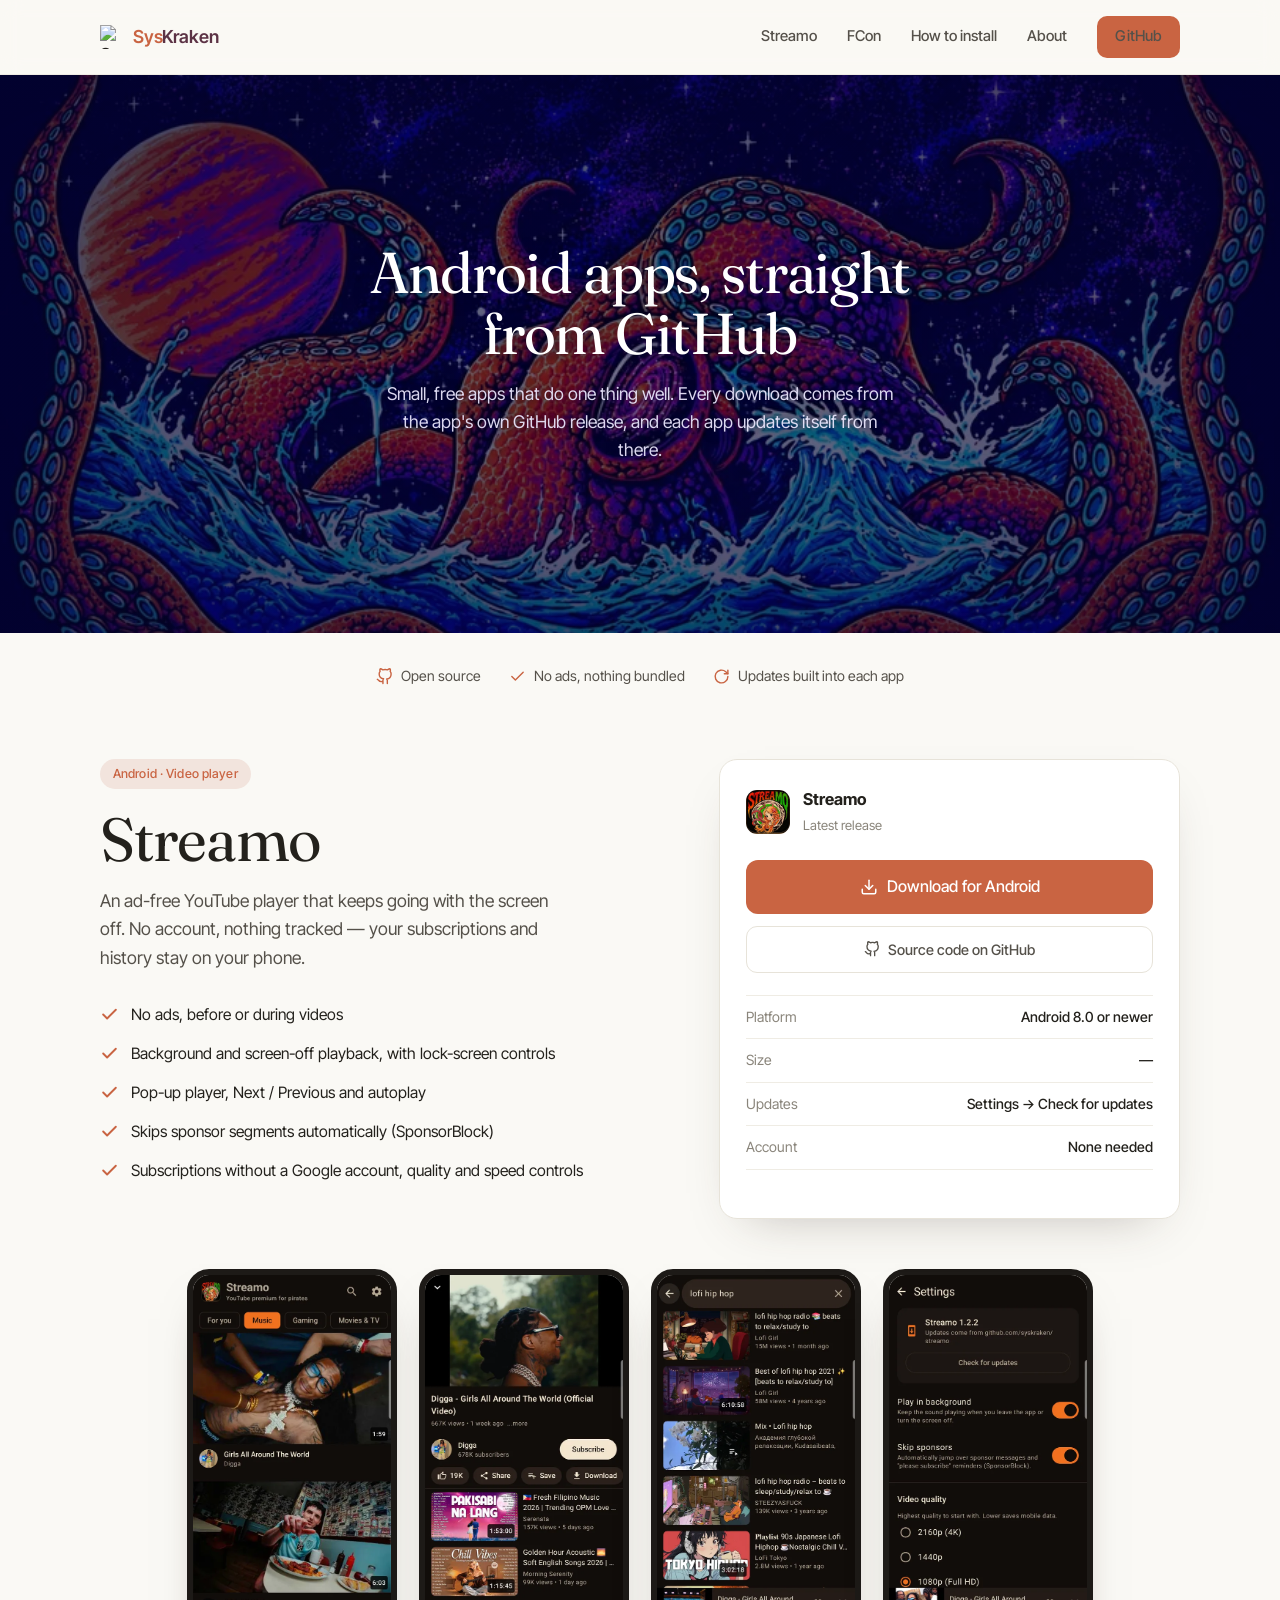
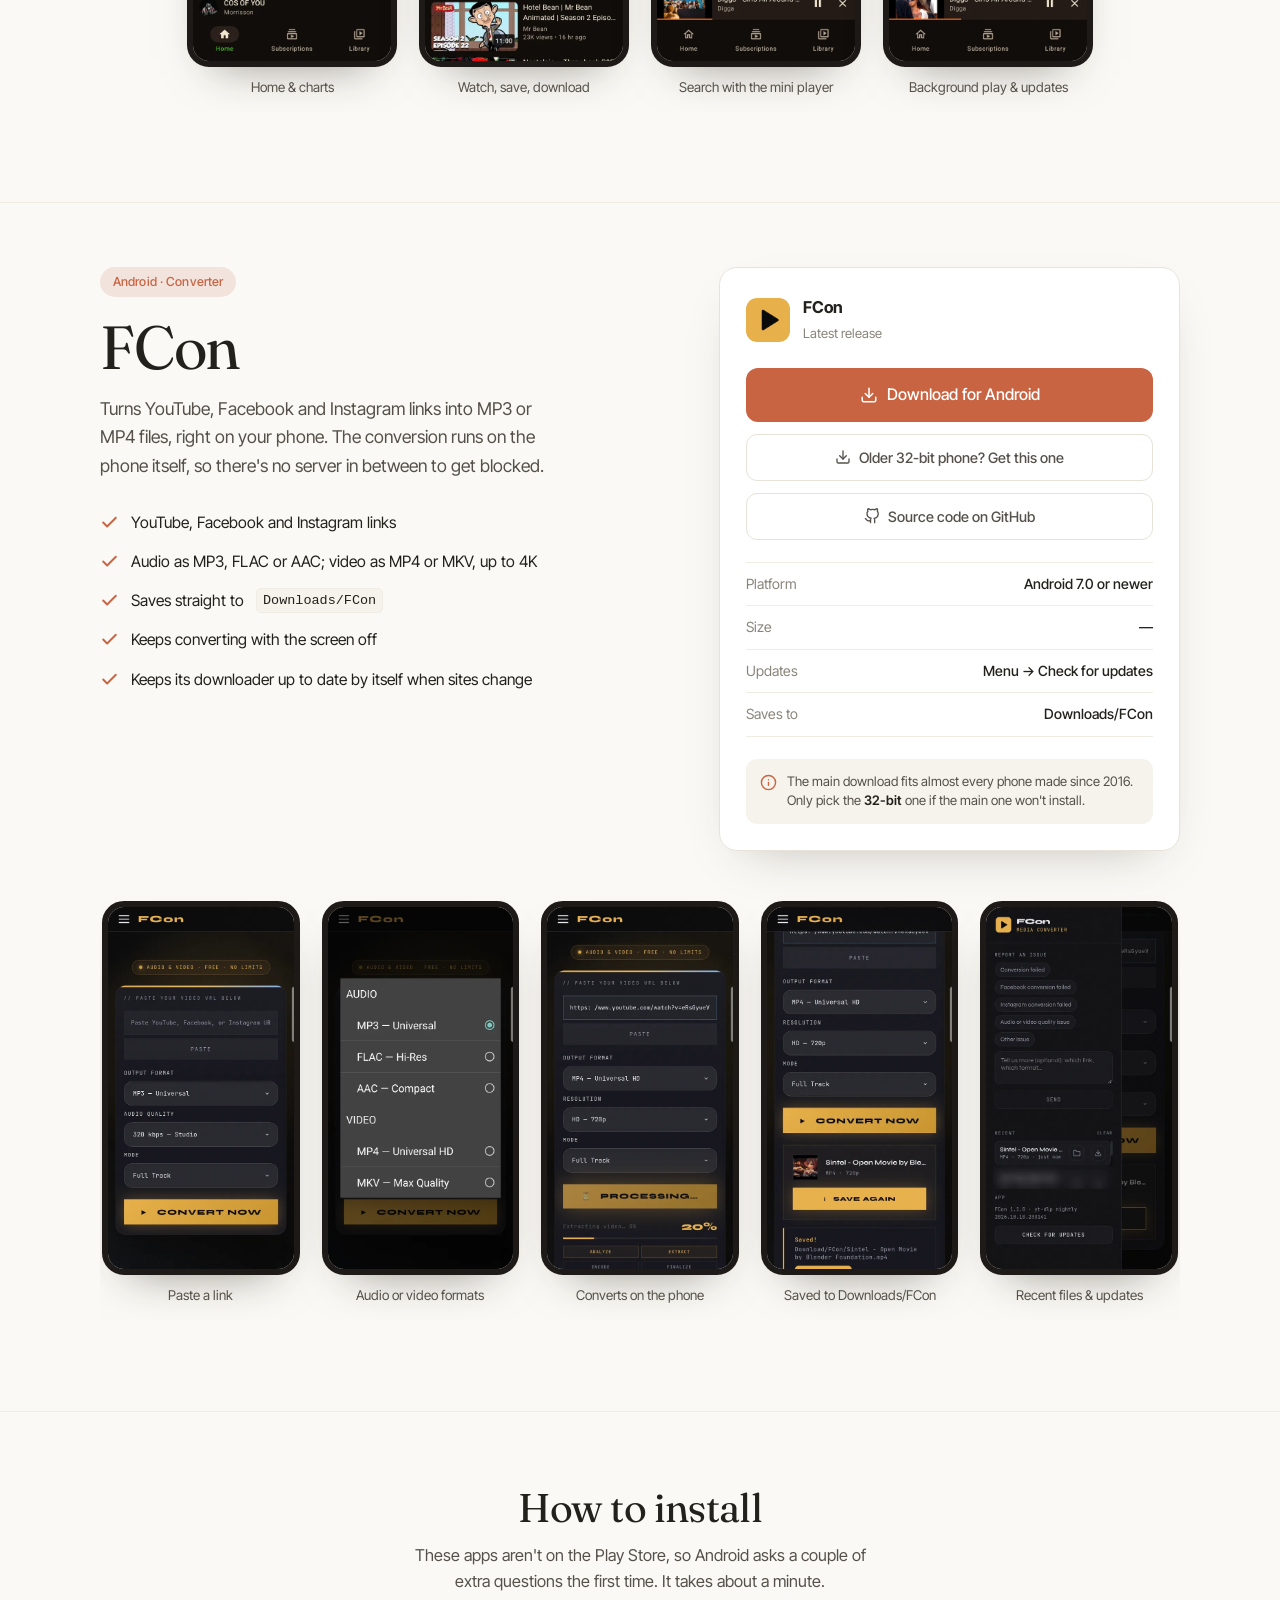
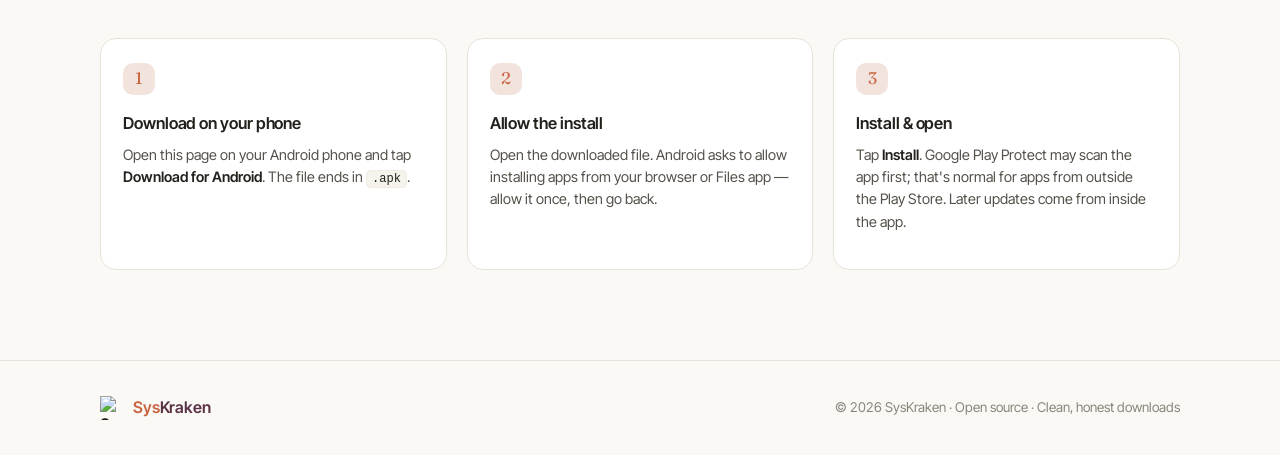
==== index.html @ 3ec23b8e "Add an About page New about.html with the pop-art collage as its hero (same overlay and centered tex" ====
<!DOCTYPE html>
<html lang="en">
<head>
  <meta charset="UTF-8" />
  <meta name="viewport" content="width=device-width, initial-scale=1.0" />
  <title>SysKraken — Android apps, straight from GitHub</title>
  <meta name="description" content="Free Android apps by SysKraken: Streamo, an ad-free YouTube player with background play, and FCon, a YouTube / Facebook / Instagram to MP3 and MP4 converter. Open source, nothing bundled." />
  <link rel="icon" href="assets/icon.ico" sizes="any" />
  <link rel="icon" type="image/png" href="assets/favicon-32.png" sizes="32x32" />
  <link rel="apple-touch-icon" href="assets/apple-touch-icon.png" />

  <link rel="preconnect" href="https://fonts.googleapis.com" />
  <link rel="preconnect" href="https://fonts.gstatic.com" crossorigin />
  <link href="https://fonts.googleapis.com/css2?family=Fraunces:opsz,wght@9..144,400;9..144,500&family=Inter+Tight:wght@400;500;600&display=swap" rel="stylesheet" />
  <link rel="stylesheet" href="styles.css" />
</head>
<body>

  <!-- NAV -->
  <nav>
    <div class="wrap nav-inner">
      <a href="#" class="brand">
        <img class="mark" src="assets/logo.png" alt="SysKraken logo" />
        <span class="wordmark"><span>Sys</span><b>Kraken</b></span>
      </a>
      <div class="nav-links">
        <a href="#streamo">Streamo</a>
        <a href="#fcon">FCon</a>
        <a href="#install">How to install</a>
        <a href="about.html" class="nav-keep">About</a>
        <a href="https://github.com/syskraken" target="_blank" rel="noopener" class="nav-cta">GitHub</a>
      </div>
    </div>
  </nav>

  <!-- HERO -->
  <header class="hero">
    <div class="wrap hero-text">
      <h1>Android apps, straight from GitHub</h1>
      <p class="lead">Small, free apps that do one thing well. Every download comes from the app's own GitHub release, and each app updates itself from there.</p>
    </div>
    <picture>
      <source media="(max-width: 760px)" srcset="assets/hero-900.webp" />
      <img class="hero-img" src="assets/hero.webp" width="1672" height="940" fetchpriority="high"
           alt="A giant orange octopus rising from crashing blue waves under a starry purple sky, with a planet beside it" />
    </picture>
  </header>

  <div class="wrap">
    <div class="trust">
      <span><svg viewBox="0 0 24 24" fill="none" stroke="currentColor" stroke-width="2" stroke-linecap="round" stroke-linejoin="round"><path d="M9 19c-5 1.5-5-2.5-7-3m14 6v-3.9a3.4 3.4 0 0 0-.9-2.6c3-.3 6.2-1.5 6.2-6.7A5.2 5.2 0 0 0 20 4.8a4.8 4.8 0 0 0-.1-3.6s-1.1-.3-3.7 1.4a12.6 12.6 0 0 0-6.6 0C7 .9 5.9 1.2 5.9 1.2A4.8 4.8 0 0 0 5.8 4.8 5.2 5.2 0 0 0 4.5 8.4c0 5.2 3.2 6.4 6.2 6.7a3.4 3.4 0 0 0-.9 2.6V22"/></svg>Open source</span>
      <span><svg viewBox="0 0 24 24" fill="none" stroke="currentColor" stroke-width="2" stroke-linecap="round" stroke-linejoin="round"><path d="M20 6 9 17l-5-5"/></svg>No ads, nothing bundled</span>
      <span><svg viewBox="0 0 24 24" fill="none" stroke="currentColor" stroke-width="2" stroke-linecap="round" stroke-linejoin="round"><path d="M21 12a9 9 0 1 1-3-6.7L21 8"/><path d="M21 3v5h-5"/></svg>Updates built into each app</span>
    </div>
  </div>

  <!-- STREAMO -->
  <section id="streamo" class="app-sec">
    <div class="wrap product">
      <div class="product-info">
        <span class="pill">Android · Video player</span>
        <h2 class="app-title">Streamo</h2>
        <p class="lead">An ad-free YouTube player that keeps going with the screen off. No account, nothing tracked — your subscriptions and history stay on your phone.</p>

        <ul class="feature-list">
          <li><svg viewBox="0 0 24 24" fill="none" stroke="currentColor" stroke-width="2.4" stroke-linecap="round" stroke-linejoin="round"><path d="M20 6 9 17l-5-5"/></svg>No ads, before or during videos</li>
          <li><svg viewBox="0 0 24 24" fill="none" stroke="currentColor" stroke-width="2.4" stroke-linecap="round" stroke-linejoin="round"><path d="M20 6 9 17l-5-5"/></svg>Background and screen-off playback, with lock-screen controls</li>
          <li><svg viewBox="0 0 24 24" fill="none" stroke="currentColor" stroke-width="2.4" stroke-linecap="round" stroke-linejoin="round"><path d="M20 6 9 17l-5-5"/></svg>Pop-up player, Next / Previous and autoplay</li>
          <li><svg viewBox="0 0 24 24" fill="none" stroke="currentColor" stroke-width="2.4" stroke-linecap="round" stroke-linejoin="round"><path d="M20 6 9 17l-5-5"/></svg>Skips sponsor segments automatically (SponsorBlock)</li>
          <li><svg viewBox="0 0 24 24" fill="none" stroke="currentColor" stroke-width="2.4" stroke-linecap="round" stroke-linejoin="round"><path d="M20 6 9 17l-5-5"/></svg>Subscriptions without a Google account, quality and speed controls</li>
        </ul>
      </div>

      <aside class="dl-panel" data-repo="syskraken/streamo">
        <div class="dl-head">
          <img class="dl-logo dl-logo-full" src="assets/streamo.png" alt="Streamo" />
          <div>
            <b>Streamo</b>
            <small data-field="version">Latest release</small>
          </div>
        </div>

        <a class="btn btn-primary dl-main" data-asset=".apk" href="https://github.com/syskraken/streamo/releases/latest">
          <svg viewBox="0 0 24 24" fill="none" stroke="currentColor" stroke-width="2" stroke-linecap="round" stroke-linejoin="round"><path d="M21 15v4a2 2 0 0 1-2 2H5a2 2 0 0 1-2-2v-4"/><polyline points="7 10 12 15 17 10"/><line x1="12" y1="15" x2="12" y2="3"/></svg>
          Download for Android
        </a>
        <a class="dl-alt" href="https://github.com/syskraken/streamo" target="_blank" rel="noopener">
          <svg viewBox="0 0 24 24" fill="none" stroke="currentColor" stroke-width="2" stroke-linecap="round" stroke-linejoin="round"><path d="M9 19c-5 1.5-5-2.5-7-3m14 6v-3.9a3.4 3.4 0 0 0-.9-2.6c3-.3 6.2-1.5 6.2-6.7A5.2 5.2 0 0 0 20 4.8a4.8 4.8 0 0 0-.1-3.6s-1.1-.3-3.7 1.4a12.6 12.6 0 0 0-6.6 0C7 .9 5.9 1.2 5.9 1.2A4.8 4.8 0 0 0 5.8 4.8 5.2 5.2 0 0 0 4.5 8.4c0 5.2 3.2 6.4 6.2 6.7a3.4 3.4 0 0 0-.9 2.6V22"/></svg>
          Source code on GitHub
        </a>

        <dl class="dl-specs">
          <div><dt>Platform</dt><dd>Android 8.0 or newer</dd></div>
          <div><dt>Size</dt><dd data-field="size">—</dd></div>
          <div><dt>Updates</dt><dd>Settings → Check for updates</dd></div>
          <div><dt>Account</dt><dd>None needed</dd></div>
        </dl>
      </aside>
    </div>
    <div class="wrap shots" role="list">
        <figure class="shot-phone">
          <img src="assets/screens/streamo-home.webp" alt="Streamo home screen with the Music chart" width="540" height="1053" loading="lazy" />
          <figcaption>Home &amp; charts</figcaption>
        </figure>
        <figure class="shot-phone">
          <img src="assets/screens/streamo-watch.webp" alt="Streamo playing a video with Share, Save and Download buttons" width="540" height="1053" loading="lazy" />
          <figcaption>Watch, save, download</figcaption>
        </figure>
        <figure class="shot-phone">
          <img src="assets/screens/streamo-search.webp" alt="Streamo search results with the mini player at the bottom" width="540" height="1053" loading="lazy" />
          <figcaption>Search with the mini player</figcaption>
        </figure>
        <figure class="shot-phone">
          <img src="assets/screens/streamo-settings.webp" alt="Streamo settings: background play, sponsor skipping, quality, updates" width="540" height="1053" loading="lazy" />
          <figcaption>Background play &amp; updates</figcaption>
        </figure>
    </div>
  </section>

  <!-- FCON -->
  <section id="fcon" class="app-sec">
    <div class="wrap product">
      <div class="product-info">
        <span class="pill">Android · Converter</span>
        <h2 class="app-title">FCon</h2>
        <p class="lead">Turns YouTube, Facebook and Instagram links into MP3 or MP4 files, right on your phone. The conversion runs on the phone itself, so there's no server in between to get blocked.</p>

        <ul class="feature-list">
          <li><svg viewBox="0 0 24 24" fill="none" stroke="currentColor" stroke-width="2.4" stroke-linecap="round" stroke-linejoin="round"><path d="M20 6 9 17l-5-5"/></svg>YouTube, Facebook and Instagram links</li>
          <li><svg viewBox="0 0 24 24" fill="none" stroke="currentColor" stroke-width="2.4" stroke-linecap="round" stroke-linejoin="round"><path d="M20 6 9 17l-5-5"/></svg>Audio as MP3, FLAC or AAC; video as MP4 or MKV, up to 4K</li>
          <li><svg viewBox="0 0 24 24" fill="none" stroke="currentColor" stroke-width="2.4" stroke-linecap="round" stroke-linejoin="round"><path d="M20 6 9 17l-5-5"/></svg>Saves straight to <code>Downloads/FCon</code></li>
          <li><svg viewBox="0 0 24 24" fill="none" stroke="currentColor" stroke-width="2.4" stroke-linecap="round" stroke-linejoin="round"><path d="M20 6 9 17l-5-5"/></svg>Keeps converting with the screen off</li>
          <li><svg viewBox="0 0 24 24" fill="none" stroke="currentColor" stroke-width="2.4" stroke-linecap="round" stroke-linejoin="round"><path d="M20 6 9 17l-5-5"/></svg>Keeps its downloader up to date by itself when sites change</li>
        </ul>
      </div>

      <aside class="dl-panel" data-repo="syskraken/fcon-android">
        <div class="dl-head">
          <img class="dl-logo dl-logo-full" src="assets/fcon.png" alt="FCon" />
          <div>
            <b>FCon</b>
            <small data-field="version">Latest release</small>
          </div>
        </div>

        <a class="btn btn-primary dl-main" data-asset="arm64-v8a" href="https://github.com/syskraken/fcon-android/releases/latest">
          <svg viewBox="0 0 24 24" fill="none" stroke="currentColor" stroke-width="2" stroke-linecap="round" stroke-linejoin="round"><path d="M21 15v4a2 2 0 0 1-2 2H5a2 2 0 0 1-2-2v-4"/><polyline points="7 10 12 15 17 10"/><line x1="12" y1="15" x2="12" y2="3"/></svg>
          Download for Android
        </a>
        <a class="dl-alt" data-asset="armeabi-v7a" href="https://github.com/syskraken/fcon-android/releases/latest">
          <svg viewBox="0 0 24 24" fill="none" stroke="currentColor" stroke-width="2" stroke-linecap="round" stroke-linejoin="round"><path d="M21 15v4a2 2 0 0 1-2 2H5a2 2 0 0 1-2-2v-4"/><polyline points="7 10 12 15 17 10"/><line x1="12" y1="15" x2="12" y2="3"/></svg>
          Older 32-bit phone? Get this one
        </a>
        <a class="dl-alt" href="https://github.com/syskraken/fcon-android" target="_blank" rel="noopener">
          <svg viewBox="0 0 24 24" fill="none" stroke="currentColor" stroke-width="2" stroke-linecap="round" stroke-linejoin="round"><path d="M9 19c-5 1.5-5-2.5-7-3m14 6v-3.9a3.4 3.4 0 0 0-.9-2.6c3-.3 6.2-1.5 6.2-6.7A5.2 5.2 0 0 0 20 4.8a4.8 4.8 0 0 0-.1-3.6s-1.1-.3-3.7 1.4a12.6 12.6 0 0 0-6.6 0C7 .9 5.9 1.2 5.9 1.2A4.8 4.8 0 0 0 5.8 4.8 5.2 5.2 0 0 0 4.5 8.4c0 5.2 3.2 6.4 6.2 6.7a3.4 3.4 0 0 0-.9 2.6V22"/></svg>
          Source code on GitHub
        </a>

        <dl class="dl-specs">
          <div><dt>Platform</dt><dd>Android 7.0 or newer</dd></div>
          <div><dt>Size</dt><dd data-field="size">—</dd></div>
          <div><dt>Updates</dt><dd>Menu → Check for updates</dd></div>
          <div><dt>Saves to</dt><dd>Downloads/FCon</dd></div>
        </dl>

        <p class="dl-note">
          <svg viewBox="0 0 24 24" fill="none" stroke="currentColor" stroke-width="2" stroke-linecap="round" stroke-linejoin="round"><circle cx="12" cy="12" r="10"/><path d="M12 16v-4M12 8h.01"/></svg>
          <span>The main download fits almost every phone made since 2016. Only pick the <b>32-bit</b> one if the main one won't install.</span>
        </p>
      </aside>
    </div>
    <div class="wrap shots" role="list">
        <figure class="shot-phone">
          <img src="assets/screens/fcon-home.webp" alt="FCon converter screen with a link box and Convert button" width="540" height="1053" loading="lazy" />
          <figcaption>Paste a link</figcaption>
        </figure>
        <figure class="shot-phone">
          <img src="assets/screens/fcon-formats.webp" alt="FCon format choices: MP3, FLAC, AAC, MP4 and MKV" width="540" height="1053" loading="lazy" />
          <figcaption>Audio or video formats</figcaption>
        </figure>
        <figure class="shot-phone">
          <img src="assets/screens/fcon-converting.webp" alt="FCon converting a video on the phone, 20% done" width="540" height="1053" loading="lazy" />
          <figcaption>Converts on the phone</figcaption>
        </figure>
        <figure class="shot-phone">
          <img src="assets/screens/fcon-saved.webp" alt="FCon after saving: Saved to Download/FCon" width="540" height="1053" loading="lazy" />
          <figcaption>Saved to Downloads/FCon</figcaption>
        </figure>
        <figure class="shot-phone">
          <img src="assets/screens/fcon-menu.webp" alt="FCon menu with issue reporting, recent files and Check for updates" width="540" height="1053" loading="lazy" />
          <figcaption>Recent files &amp; updates</figcaption>
        </figure>
    </div>
  </section>

  <!-- INSTALL -->
  <section id="install" class="how">
    <div class="wrap">
      <div class="how-head">
        <h2>How to install</h2>
        <p>These apps aren't on the Play Store, so Android asks a couple of extra questions the first time. It takes about a minute.</p>
      </div>

      <ol class="qs-grid qs-grid-3">
        <li>
          <span class="qs-num">1</span>
          <h3>Download on your phone</h3>
          <p>Open this page on your Android phone and tap <b>Download for Android</b>. The file ends in <code>.apk</code>.</p>
        </li>
        <li>
          <span class="qs-num">2</span>
          <h3>Allow the install</h3>
          <p>Open the downloaded file. Android asks to allow installing apps from your browser or Files app &mdash; allow it once, then go back.</p>
        </li>
        <li>
          <span class="qs-num">3</span>
          <h3>Install &amp; open</h3>
          <p>Tap <b>Install</b>. Google Play Protect may scan the app first; that's normal for apps from outside the Play Store. Later updates come from inside the app.</p>
        </li>
      </ol>
    </div>
  </section>

  <!-- FOOTER -->
  <footer>
    <div class="wrap foot-inner">
      <a href="#" class="brand">
        <img class="mark" src="assets/logo.png" alt="SysKraken logo" />
        <span class="wordmark"><span>Sys</span><b>Kraken</b></span>
      </a>
      <p>© 2026 SysKraken · Open source · Clean, honest downloads</p>
    </div>
  </footer>

  <script src="script.js"></script>
</body>
</html>
---- styles.css ----
:root {
  --bg:        #faf9f5;   /* warm cream */
  --surface:   #ffffff;
  --raise:     #f5f3ec;
  --ink:       #23211c;
  --ink-soft:  #55514a;
  --ink-faint: #8a857b;
  --accent:    #c96442;   /* clay / coral — matches the octopus logo body (#c06050) */
  --accent-soft:#f2e4dd;
  --logo-shade: #5c3345;  /* deep plum from the logo's shading (#503050) */
  --line:      #e7e3d9;
  --line-soft: #efece4;

  --font-display: 'Fraunces', Georgia, serif;
  --font-body:    'Inter Tight', system-ui, sans-serif;
  --ease: cubic-bezier(0.22, 1, 0.36, 1);
}

* { margin: 0; padding: 0; box-sizing: border-box; }
html { scroll-behavior: smooth; }
body {
  background: var(--bg);
  color: var(--ink);
  font-family: var(--font-body);
  line-height: 1.6;
  -webkit-font-smoothing: antialiased;
}
a { color: inherit; text-decoration: none; }
::selection { background: var(--accent-soft); }

.wrap { width: min(1080px, 90vw); margin-inline: auto; }

/* ---------- Nav ---------- */
nav {
  position: sticky; top: 0; z-index: 50;
  background: rgba(250,249,245,0.82);
  backdrop-filter: blur(10px);
  border-bottom: 1px solid var(--line-soft);
}
.nav-inner { display: flex; align-items: center; justify-content: space-between; padding: 16px 0; }
.brand { display: flex; align-items: center; gap: 9px; font-weight: 600; font-size: 1.12rem; letter-spacing: -0.01em; }
.brand .mark { width: 24px; height: 24px; object-fit: contain; }
/* Wordmark colours sampled from the logo: coral body + deep plum shading. */
/* One word: the gap above is only between the logo and the name. */
.brand .wordmark { display: inline; white-space: nowrap; }
.brand span { color: var(--accent); }
.brand b { font-weight: 600; color: var(--logo-shade); }
.nav-links { display: flex; align-items: center; gap: 30px; }
.nav-links a { color: var(--ink-soft); font-size: .93rem; font-weight: 500; transition: color .2s; }
.nav-links a:hover { color: var(--ink); }
.nav-cta {
  font-weight: 500; font-size: .9rem; padding: 9px 18px; border-radius: 10px;
  color: #fff; background: var(--accent);
  transition: background .2s, transform .2s var(--ease);
}
.nav-cta:hover { background: #b5563a; transform: translateY(-1px); }
@media (max-width: 720px){ .nav-links { gap: 18px; } .nav-links a:not(.nav-cta):not(.nav-keep){ display:none; } }

/* ---------- Buttons ---------- */
.btn {
  display: inline-flex; align-items: center; justify-content: center; gap: 9px; font-family: var(--font-body);
  font-weight: 500; font-size: 1rem; padding: 13px 24px; border-radius: 12px; cursor: pointer;
  border: 1px solid transparent; transition: background .2s, border-color .2s, transform .2s var(--ease);
}
.btn svg { width: 18px; height: 18px; }
.btn-primary { background: var(--accent); color: #fff; }
.btn-primary:hover { background: #b5563a; transform: translateY(-2px); }

/* ---------- Hero ---------- */
/* A banner cut from the artwork, darkened by an overlay, with the text centered on it. */
.hero { position: relative; background: #03022e; overflow: hidden; text-align: center; }
.hero-img {
  display: block; width: 100%; height: clamp(380px, 62vh, 600px);
  object-fit: cover; object-position: center 62%;
}
.hero::before {
  content: ""; position: absolute; inset: 0; z-index: 1; pointer-events: none;
  background: radial-gradient(ellipse at center, rgba(3,2,46,0.55), rgba(3,2,46,0.78));
}
.hero-text {
  position: absolute; inset: 0; z-index: 2;
  display: flex; flex-direction: column; align-items: center; justify-content: center;
}
.hero h1 {
  font-family: var(--font-display); font-weight: 400; color: #fff;
  font-size: clamp(2.2rem, 5vw, 3.6rem); line-height: 1.05; letter-spacing: -0.02em;
  margin: 0 auto 16px; max-width: 18ch; text-shadow: 0 2px 18px rgba(3,2,46,0.7);
}
.hero .lead {
  margin: 0 auto; max-width: 52ch;
  color: rgba(236,232,255,0.92); text-shadow: 0 1px 12px rgba(3,2,46,0.8);
}

/* About page: the collage's most interesting band sits a little above center. */
.hero-about .hero-img { object-position: center 35%; }

/* ---------- About page ---------- */
.about { padding: 64px 0 20px; }
.about + .how, .how + .about { border-top: 1px solid var(--line-soft); }
.about-body { max-width: 64ch; }
.about-body h2 {
  font-family: var(--font-display); font-weight: 400; letter-spacing: -0.02em;
  font-size: clamp(1.7rem, 3.2vw, 2.2rem); line-height: 1.15; margin-bottom: 14px;
}
.about-body p { color: var(--ink-soft); font-size: 1.04rem; line-height: 1.7; margin-bottom: 14px; }
.about-body a { color: var(--accent); text-decoration: underline; text-underline-offset: 3px; }
.about-body b { color: var(--ink); font-weight: 600; }
.about-note { font-size: .9rem !important; color: var(--ink-faint) !important; }
.nav-links a[aria-current="page"] { color: var(--ink); }

/* ---------- Trust row ---------- */
.trust { display: flex; justify-content: center; flex-wrap: wrap; gap: 12px 28px; padding: 32px 0 8px; }
.trust span { display: inline-flex; align-items: center; gap: 8px; font-size: .88rem; color: var(--ink-soft); }
.trust svg { width: 17px; height: 17px; color: var(--accent); }

/* ---------- Product ---------- */
section { padding: 64px 0 90px; }
.product { display: grid; grid-template-columns: 1.1fr 0.9fr; gap: 56px; align-items: start; }
@media (max-width: 860px){ .product { grid-template-columns: 1fr; gap: 40px; } .dl-panel { position: static; } }

.pill {
  display: inline-block; font-size: .78rem; font-weight: 500; letter-spacing: .01em;
  color: var(--accent); background: var(--accent-soft);
  padding: 5px 13px; border-radius: 999px; margin-bottom: 20px;
}
.app-sec + .app-sec { border-top: 1px solid var(--line-soft); }
.product-info h1, .product-info .app-title {
  font-family: var(--font-display); font-weight: 400;
  font-size: clamp(2.6rem, 5.5vw, 3.8rem); line-height: 1.02; letter-spacing: -0.02em;
  margin-bottom: 16px;
}
.lead { font-size: 1.1rem; color: var(--ink-soft); max-width: 46ch; margin-bottom: 30px; }

.feature-list { list-style: none; display: grid; gap: 14px; }
.feature-list li { display: flex; gap: 12px; font-size: .98rem; color: var(--ink); }
.feature-list svg { width: 19px; height: 19px; color: var(--accent); flex-shrink: 0; margin-top: 3px; }

/* ---------- Download panel ---------- */
.dl-panel {
  background: var(--surface); border: 1px solid var(--line); border-radius: 18px;
  padding: 26px; box-shadow: 0 20px 50px -28px rgba(60,50,40,0.35);
  position: sticky; top: 92px;
}
.dl-head { display: flex; align-items: center; gap: 13px; margin-bottom: 22px; }
.dl-logo { width: 44px; height: 44px; object-fit: contain; border-radius: 11px; background: var(--accent-soft); padding: 7px; }
/* App icons that are already a full rounded square. */
.dl-logo-full { padding: 0; background: none; }
.dl-head b { display: block; font-size: 1.02rem; }
.dl-head small { color: var(--ink-faint); font-size: .82rem; }

.dl-main { width: 100%; }
.dl-alt {
  display: inline-flex; align-items: center; justify-content: center; gap: 8px; width: 100%;
  margin-top: 12px; padding: 11px; border-radius: 11px; font-size: .9rem; font-weight: 500;
  color: var(--ink-soft); border: 1px solid var(--line); transition: border-color .2s, color .2s;
}
.dl-alt svg { width: 16px; height: 16px; }
.dl-alt:hover { border-color: var(--ink-faint); color: var(--ink); }
.feature-list code {
  font-family: ui-monospace, 'SF Mono', Menlo, monospace; font-size: .86em;
  background: var(--raise); border: 1px solid var(--line-soft);
  padding: 1px 6px; border-radius: 5px;
}

.dl-specs { margin: 22px 0; border-top: 1px solid var(--line-soft); }
.dl-specs > div { display: flex; justify-content: space-between; gap: 16px; padding: 10px 0; border-bottom: 1px solid var(--line-soft); font-size: .88rem; }
.dl-specs dt { color: var(--ink-faint); }
.dl-specs dd { color: var(--ink); font-weight: 500; text-align: right; }

.dl-note {
  display: flex; gap: 10px; font-size: .82rem; color: var(--ink-soft); line-height: 1.5;
  background: var(--raise); border-radius: 11px; padding: 13px 14px;
}
.dl-note svg { width: 17px; height: 17px; color: var(--accent); flex-shrink: 0; margin-top: 2px; }
.dl-note b { color: var(--ink); font-weight: 600; }

/* ---------- Screenshots ---------- */
.shots {
  display: grid; grid-auto-flow: column; grid-auto-columns: minmax(170px, 210px);
  gap: 22px; margin-top: 44px; padding: 6px 2px 14px;
  overflow-x: auto; scroll-snap-type: x mandatory; justify-content: start;
}
@media (min-width: 900px){ .shots { justify-content: center; } }
.shot-phone { scroll-snap-align: start; margin: 0; }
.shot-phone img {
  display: block; width: 100%; height: auto;
  border-radius: 22px; border: 6px solid #1d1a17; background: #120d0b;
  box-shadow: 0 22px 45px -28px rgba(40,30,20,0.55);
}
.shot-phone figcaption { text-align: center; font-size: .84rem; color: var(--ink-soft); margin-top: 10px; }

/* ---------- Getting started (home) ---------- */
.how { border-top: 1px solid var(--line-soft); padding: 74px 0 90px; }
.how-head { text-align: center; max-width: 54ch; margin: 0 auto 44px; }
.how-head h2 {
  font-family: var(--font-display); font-weight: 400; letter-spacing: -0.02em;
  font-size: clamp(1.9rem, 3.6vw, 2.5rem); line-height: 1.1; margin-bottom: 12px;
}
.how-head p { color: var(--ink-soft); font-size: 1.02rem; }

.qs-grid {
  list-style: none; display: grid; gap: 20px;
  grid-template-columns: repeat(4, 1fr);
}
.qs-grid-3 { grid-template-columns: repeat(3, 1fr); }
@media (max-width: 900px){ .qs-grid { grid-template-columns: repeat(2, 1fr); } }
@media (max-width: 560px){ .qs-grid { grid-template-columns: 1fr; } }

.qs-grid li {
  background: var(--surface); border: 1px solid var(--line); border-radius: 16px;
  padding: 24px 22px 20px; display: flex; flex-direction: column;
  transition: border-color .2s, transform .2s var(--ease), box-shadow .2s var(--ease);
}
.qs-grid li:hover {
  border-color: #d8d2c4; transform: translateY(-3px);
  box-shadow: 0 18px 40px -30px rgba(60,50,40,0.45);
}
.qs-num {
  width: 32px; height: 32px; border-radius: 10px; margin-bottom: 15px;
  display: inline-flex; align-items: center; justify-content: center;
  font-family: var(--font-display); font-size: 1.05rem;
  color: var(--accent); background: var(--accent-soft);
}
.qs-grid h3 {
  font-family: var(--font-body); font-weight: 600; font-size: 1.02rem;
  letter-spacing: -0.005em; margin-bottom: 8px;
}
.qs-grid p { color: var(--ink-soft); font-size: .9rem; line-height: 1.55; margin-bottom: 16px; }
.qs-grid li > a {
  margin-top: auto; font-size: .85rem; font-weight: 500; color: var(--accent);
  transition: color .2s;
}
.qs-grid li > a:hover { color: #b5563a; text-decoration: underline; }
.qs-grid code {
  font-family: ui-monospace, 'SF Mono', Menlo, monospace; font-size: .84em;
  background: var(--raise); border: 1px solid var(--line-soft);
  padding: 1px 5px; border-radius: 5px; color: var(--ink);
}
.qs-grid b { color: var(--ink); font-weight: 600; }

.how-cta { text-align: center; margin-top: 40px; }
.btn-ghost {
  background: transparent; color: var(--ink); border-color: var(--line);
}
.btn-ghost:hover { border-color: var(--accent); color: var(--accent); background: var(--accent-soft); }
.btn-ghost svg { width: 16px; height: 16px; }

/* ---------- Footer ---------- */
footer { border-top: 1px solid var(--line); padding: 34px 0; }
.foot-inner { display: flex; justify-content: space-between; align-items: center; flex-wrap: wrap; gap: 14px; }
.foot-inner .brand { font-size: 1rem; }
.foot-inner p { color: var(--ink-faint); font-size: .84rem; }
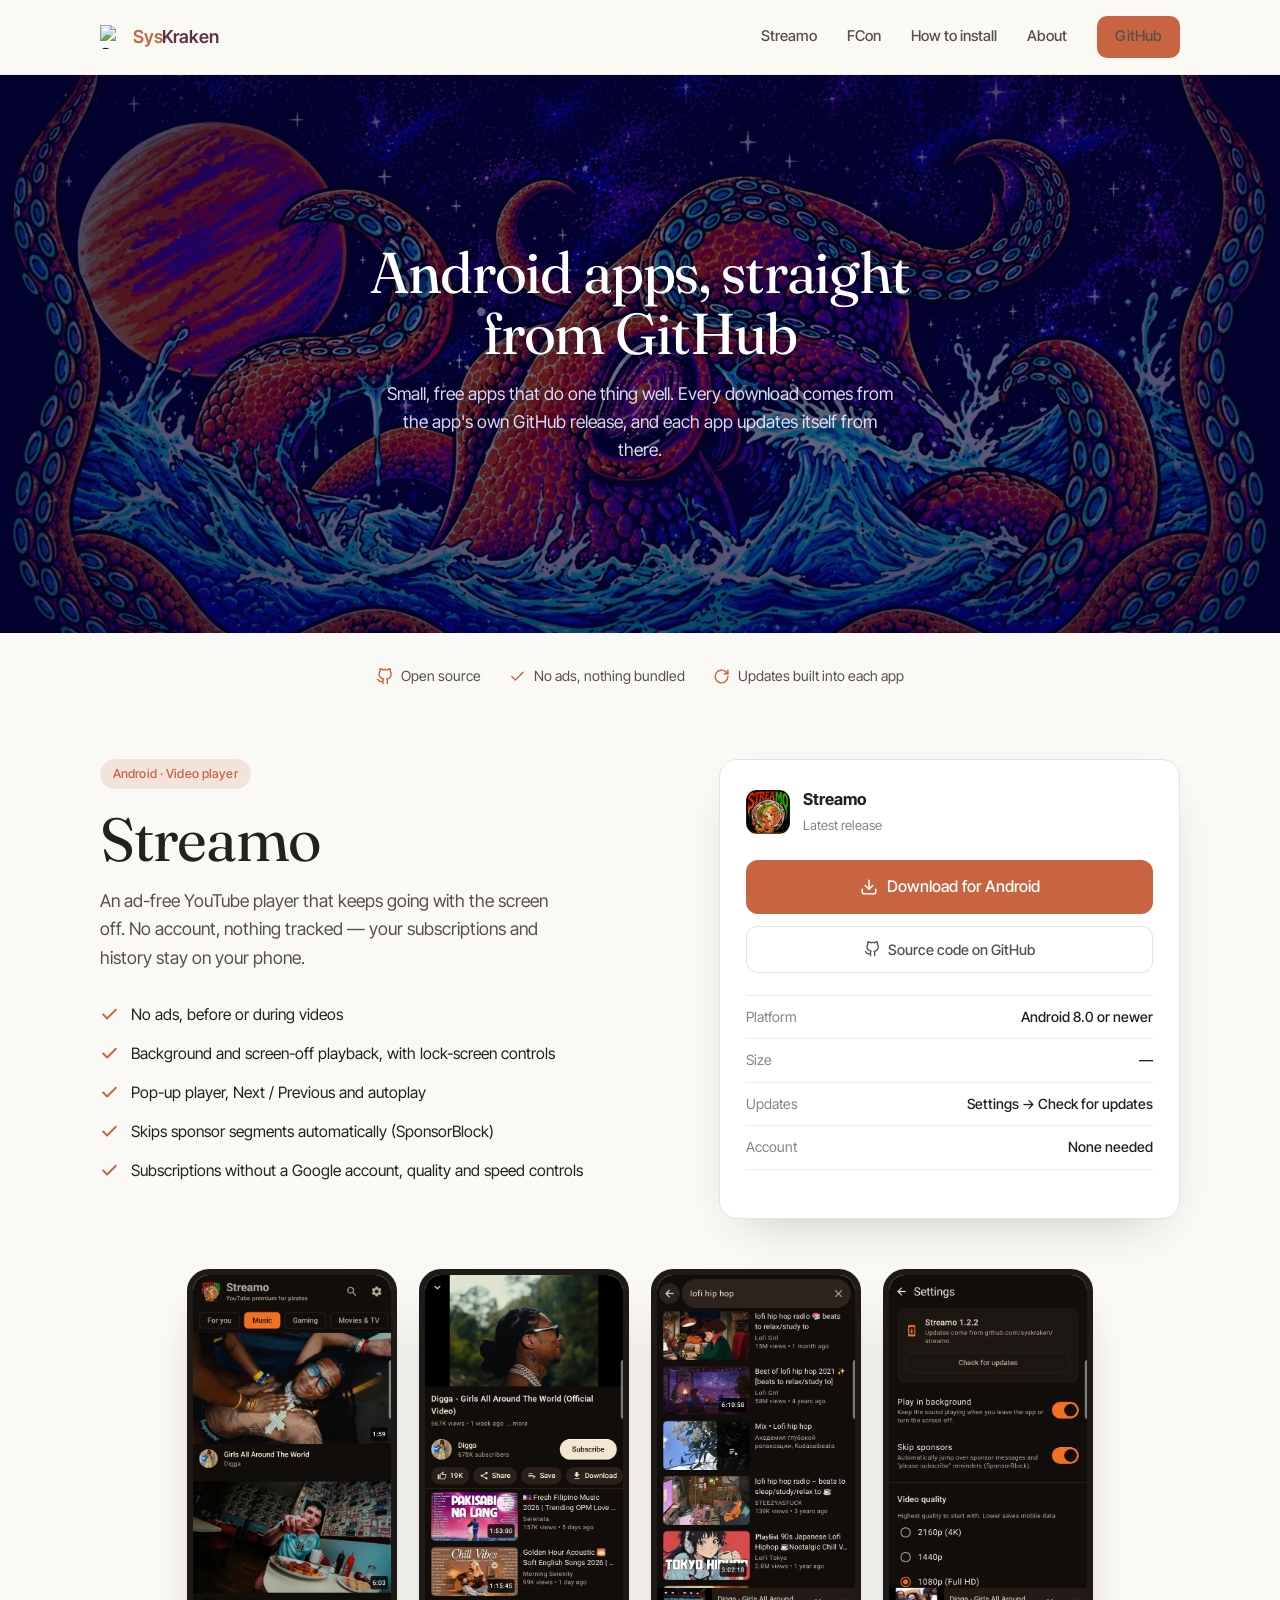
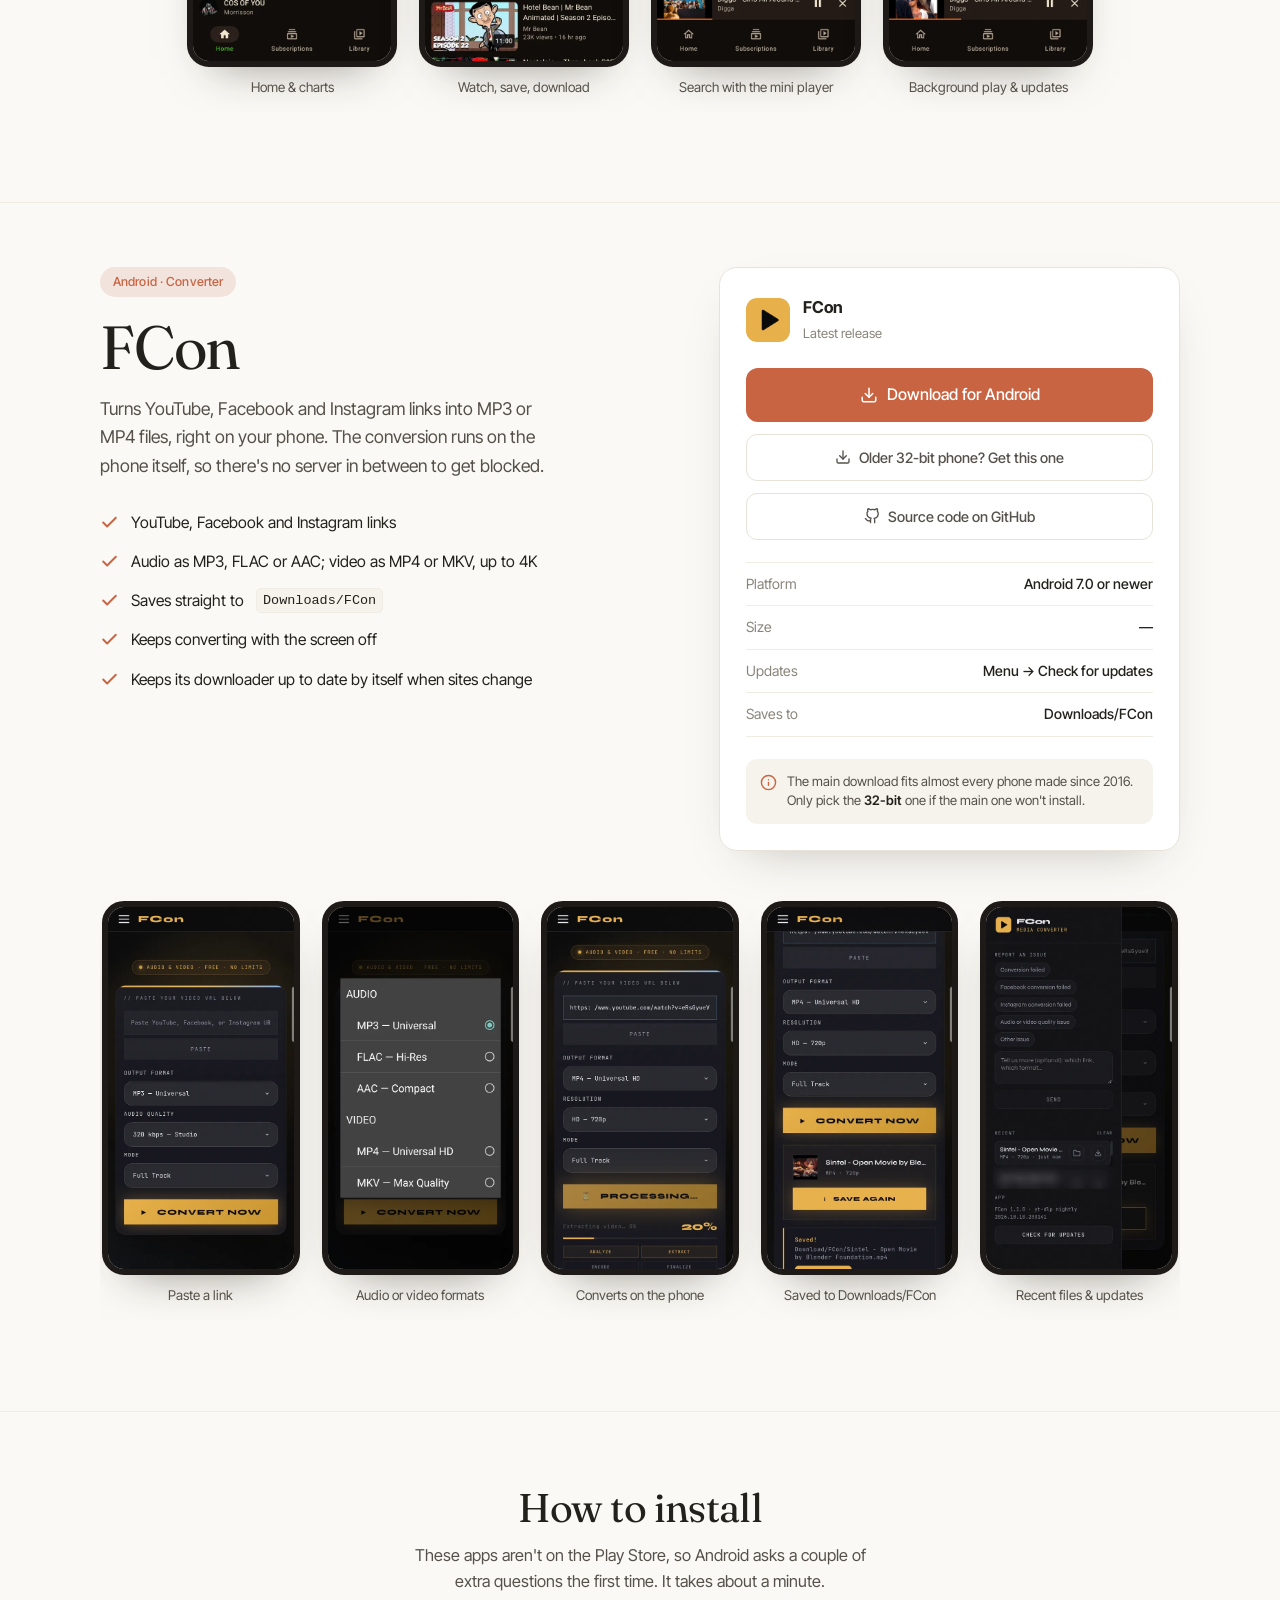
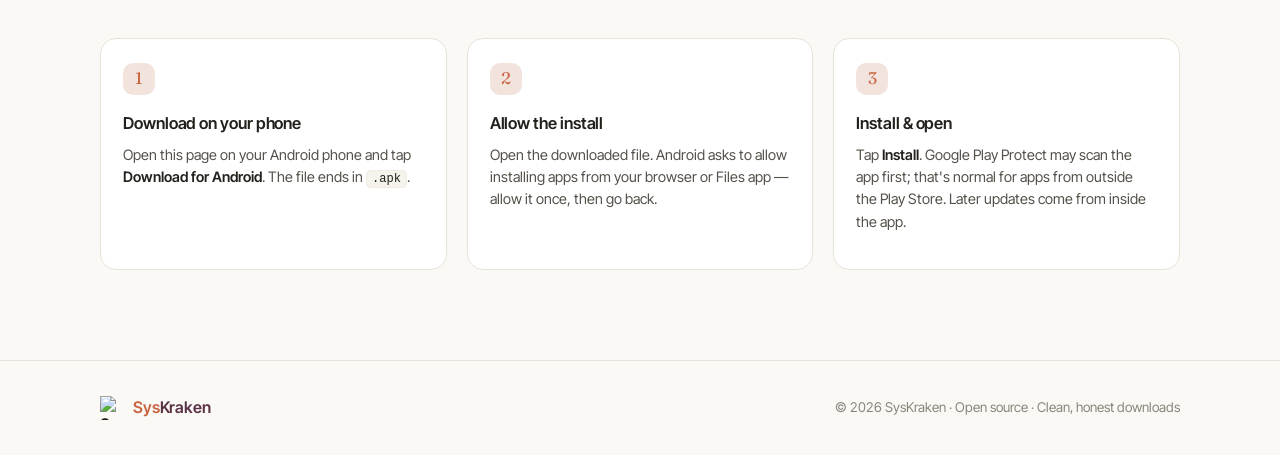
==== commit 695c6e71: "Use clean URLs: /about and / instead of about.html and index.html GitHub Pages serves about.html at " ====
--- a/index.html
+++ b/index.html
@@ -27,7 +27,7 @@
         <a href="#streamo">Streamo</a>
         <a href="#fcon">FCon</a>
         <a href="#install">How to install</a>
-        <a href="about.html" class="nav-keep">About</a>
+        <a href="/about" class="nav-keep">About</a>
         <a href="https://github.com/syskraken" target="_blank" rel="noopener" class="nav-cta">GitHub</a>
       </div>
     </div>
--- a/styles.css
+++ b/styles.css
@@ -91,13 +91,41 @@
   color: rgba(236,232,255,0.92); text-shadow: 0 1px 12px rgba(3,2,46,0.8);
 }
 
-/* About page: the collage's most interesting band sits a little above center. */
-.hero-about .hero-img { object-position: center 35%; }
+/* About page hero: the artwork on its own (no overlay, no text), the same height as the home banner. */
+.about-hero { background: #0a1a3a; }
+.about-hero img {
+  display: block; width: 100%; height: clamp(380px, 62vh, 600px);
+  object-fit: cover; object-position: center 40%;
+}
+.about-intro {
+  font-family: var(--font-display); font-size: clamp(1.3rem, 2.4vw, 1.6rem) !important;
+  line-height: 1.35 !important; color: var(--ink) !important; margin-bottom: 34px !important;
+}
+.visually-hidden {
+  position: absolute; width: 1px; height: 1px; overflow: hidden;
+  clip: rect(0 0 0 0); clip-path: inset(50%); white-space: nowrap;
+}
 
 /* ---------- About page ---------- */
 .about { padding: 64px 0 20px; }
 .about + .how, .how + .about { border-top: 1px solid var(--line-soft); }
 .about-body { max-width: 64ch; }
+/* Story section: text on the left, the collage on the right; stacked on phones. */
+/* The picture is exactly as tall as the text beside it (cropped to fit, never stretched). */
+.about-split { display: grid; grid-template-columns: 1.1fr 0.9fr; gap: 56px; align-items: stretch; }
+.about-split .about-body { max-width: none; }
+.about-split .about-body > :last-child { margin-bottom: 0; }
+.about-art { margin: 0; position: relative; min-height: 260px; }
+.about-art img {
+  position: absolute; inset: 0; width: 100%; height: 100%;
+  object-fit: cover; object-position: center; border-radius: 18px;
+  box-shadow: 0 24px 50px -28px rgba(40,30,20,0.55);
+}
+@media (max-width: 860px) {
+  .about-split { grid-template-columns: 1fr; gap: 32px; }
+  .about-art { min-height: 0; }
+  .about-art img { position: static; height: auto; }
+}
 .about-body h2 {
   font-family: var(--font-display); font-weight: 400; letter-spacing: -0.02em;
   font-size: clamp(1.7rem, 3.2vw, 2.2rem); line-height: 1.15; margin-bottom: 14px;
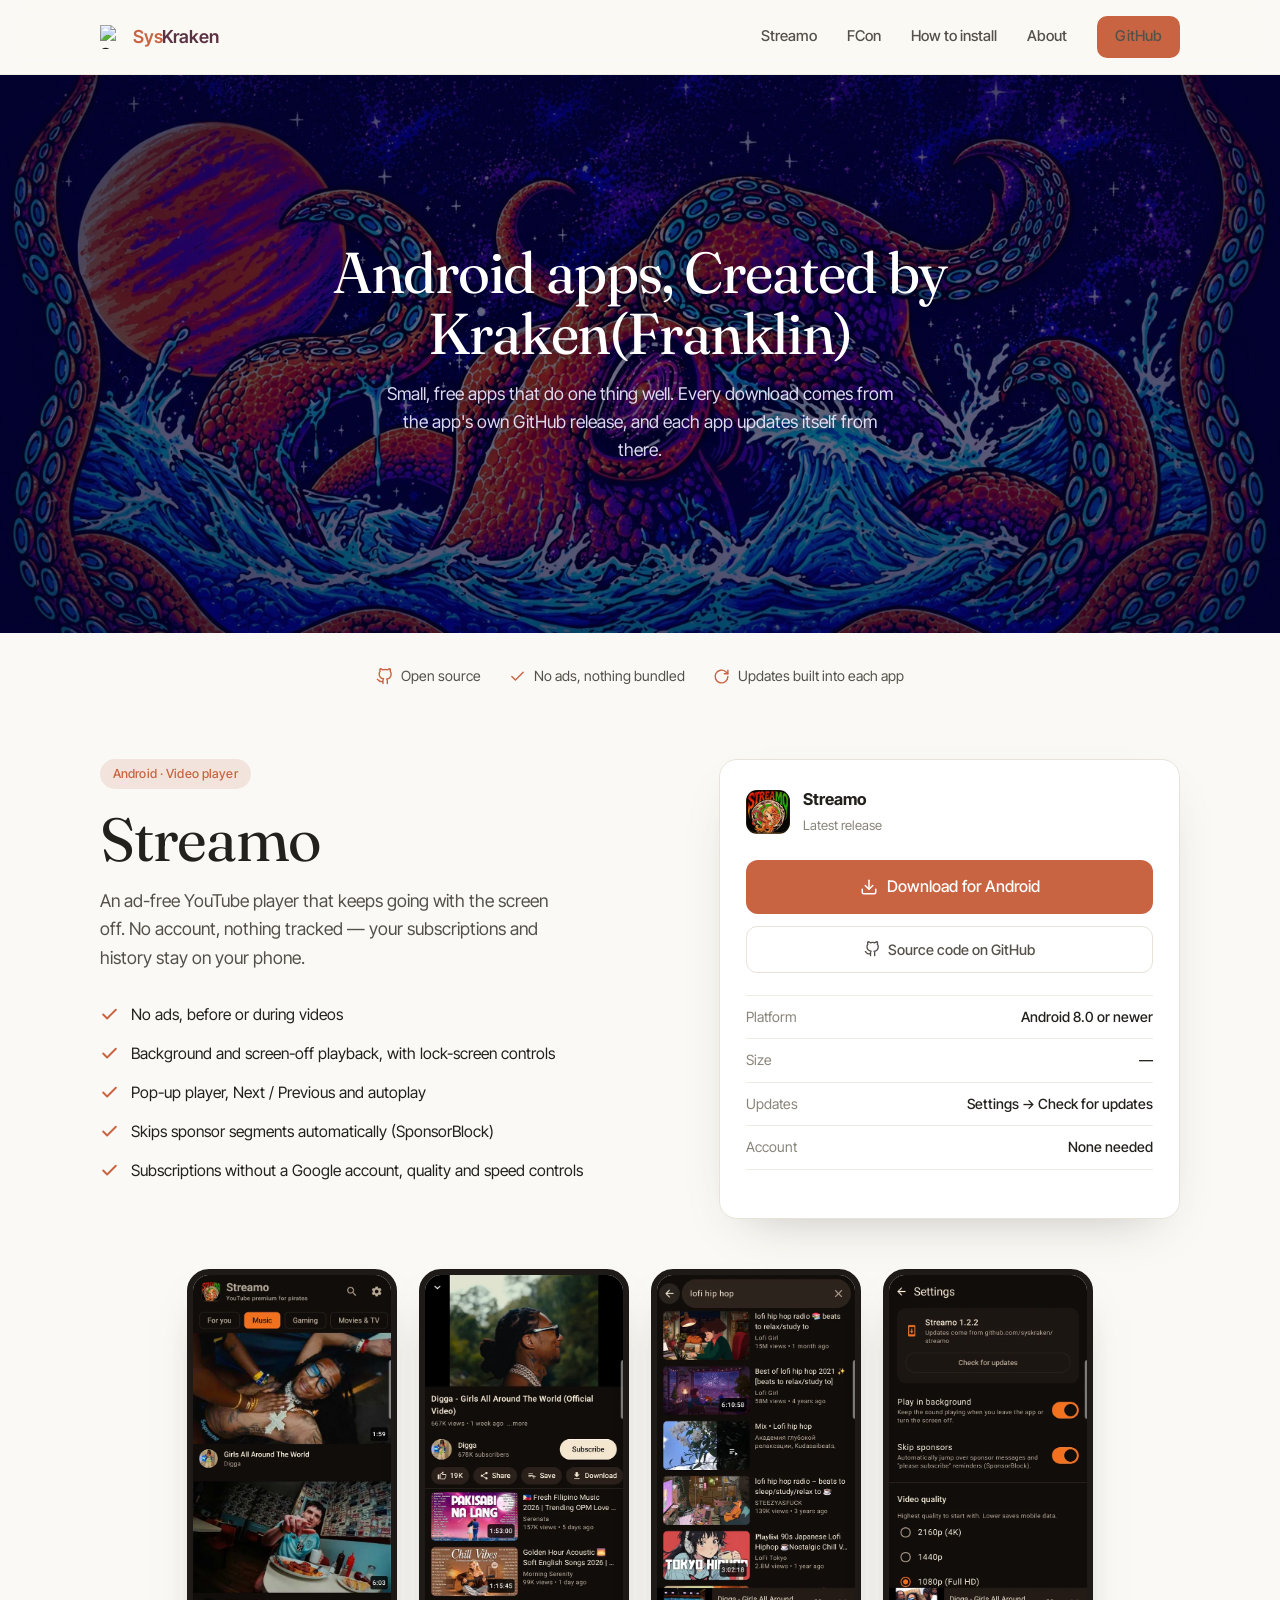
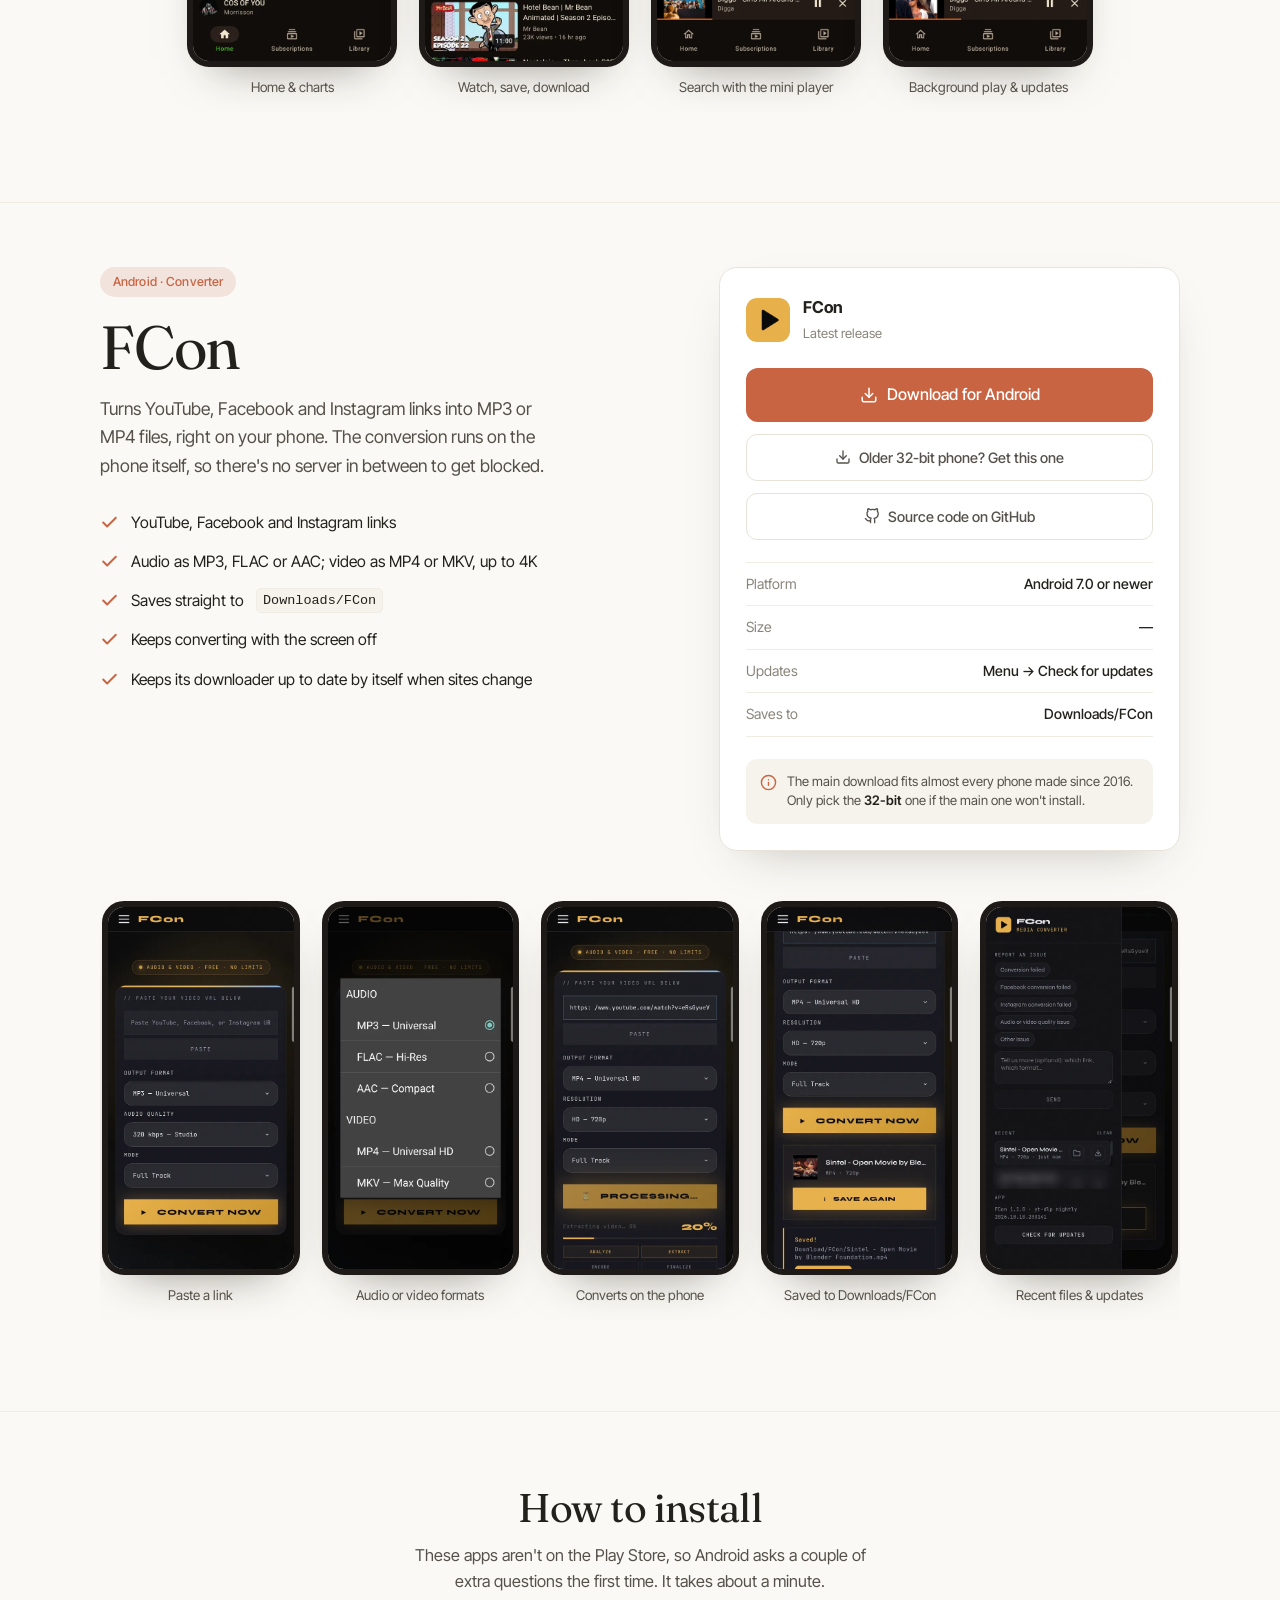
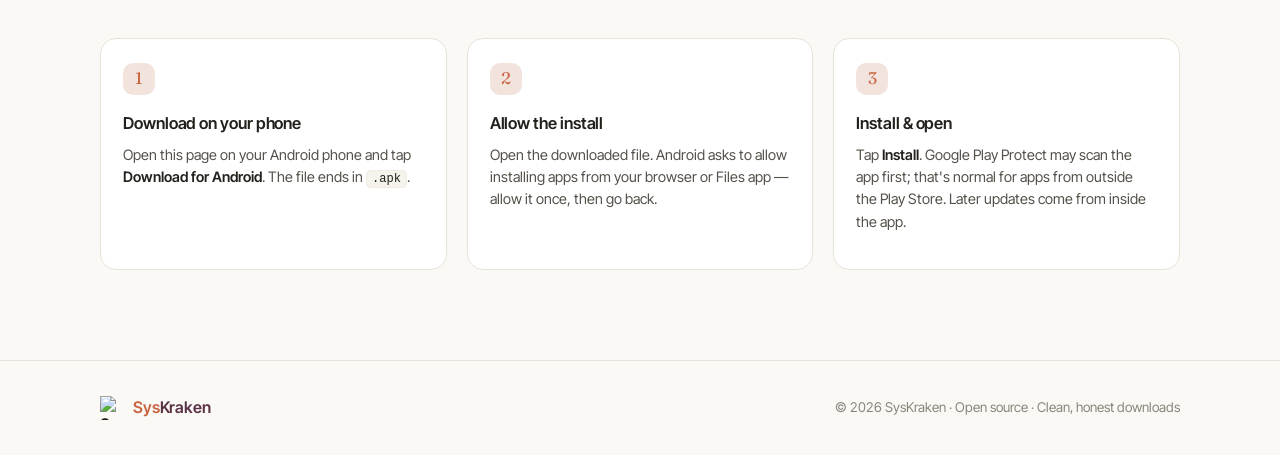
==== commit 46083e2c: "Changed hero text" ====
--- a/index.html
+++ b/index.html
@@ -28,7 +28,7 @@
         <a href="#fcon">FCon</a>
         <a href="#install">How to install</a>
         <a href="/about" class="nav-keep">About</a>
-        <a href="https://github.com/syskraken" target="_blank" rel="noopener" class="nav-cta">GitHub</a>
+        <a href="https://github.com/sys-kraken" target="_blank" rel="noopener" class="nav-cta">GitHub</a>
       </div>
     </div>
   </nav>
@@ -36,7 +36,7 @@
   <!-- HERO -->
   <header class="hero">
     <div class="wrap hero-text">
-      <h1>Android apps, straight from GitHub</h1>
+      <h1>Android apps, Created by Kraken(Franklin)</h1>
       <p class="lead">Small, free apps that do one thing well. Every download comes from the app's own GitHub release, and each app updates itself from there.</p>
     </div>
     <picture>
@@ -71,7 +71,7 @@
         </ul>
       </div>
 
-      <aside class="dl-panel" data-repo="syskraken/streamo">
+      <aside class="dl-panel" data-repo="sys-kraken/streamo">
         <div class="dl-head">
           <img class="dl-logo dl-logo-full" src="assets/streamo.png" alt="Streamo" />
           <div>
@@ -80,11 +80,11 @@
           </div>
         </div>
 
-        <a class="btn btn-primary dl-main" data-asset=".apk" href="https://github.com/syskraken/streamo/releases/latest">
+        <a class="btn btn-primary dl-main" data-asset=".apk" href="https://github.com/sys-kraken/streamo/releases/latest">
           <svg viewBox="0 0 24 24" fill="none" stroke="currentColor" stroke-width="2" stroke-linecap="round" stroke-linejoin="round"><path d="M21 15v4a2 2 0 0 1-2 2H5a2 2 0 0 1-2-2v-4"/><polyline points="7 10 12 15 17 10"/><line x1="12" y1="15" x2="12" y2="3"/></svg>
           Download for Android
         </a>
-        <a class="dl-alt" href="https://github.com/syskraken/streamo" target="_blank" rel="noopener">
+        <a class="dl-alt" href="https://github.com/sys-kraken/streamo" target="_blank" rel="noopener">
           <svg viewBox="0 0 24 24" fill="none" stroke="currentColor" stroke-width="2" stroke-linecap="round" stroke-linejoin="round"><path d="M9 19c-5 1.5-5-2.5-7-3m14 6v-3.9a3.4 3.4 0 0 0-.9-2.6c3-.3 6.2-1.5 6.2-6.7A5.2 5.2 0 0 0 20 4.8a4.8 4.8 0 0 0-.1-3.6s-1.1-.3-3.7 1.4a12.6 12.6 0 0 0-6.6 0C7 .9 5.9 1.2 5.9 1.2A4.8 4.8 0 0 0 5.8 4.8 5.2 5.2 0 0 0 4.5 8.4c0 5.2 3.2 6.4 6.2 6.7a3.4 3.4 0 0 0-.9 2.6V22"/></svg>
           Source code on GitHub
         </a>
@@ -134,7 +134,7 @@
         </ul>
       </div>
 
-      <aside class="dl-panel" data-repo="syskraken/fcon-android">
+      <aside class="dl-panel" data-repo="sys-kraken/fcon">
         <div class="dl-head">
           <img class="dl-logo dl-logo-full" src="assets/fcon.png" alt="FCon" />
           <div>
@@ -143,15 +143,15 @@
           </div>
         </div>
 
-        <a class="btn btn-primary dl-main" data-asset="arm64-v8a" href="https://github.com/syskraken/fcon-android/releases/latest">
+        <a class="btn btn-primary dl-main" data-asset="arm64-v8a" href="https://github.com/sys-kraken/fcon/releases/latest">
           <svg viewBox="0 0 24 24" fill="none" stroke="currentColor" stroke-width="2" stroke-linecap="round" stroke-linejoin="round"><path d="M21 15v4a2 2 0 0 1-2 2H5a2 2 0 0 1-2-2v-4"/><polyline points="7 10 12 15 17 10"/><line x1="12" y1="15" x2="12" y2="3"/></svg>
           Download for Android
         </a>
-        <a class="dl-alt" data-asset="armeabi-v7a" href="https://github.com/syskraken/fcon-android/releases/latest">
+        <a class="dl-alt" data-asset="armeabi-v7a" href="https://github.com/sys-kraken/fcon/releases/latest">
           <svg viewBox="0 0 24 24" fill="none" stroke="currentColor" stroke-width="2" stroke-linecap="round" stroke-linejoin="round"><path d="M21 15v4a2 2 0 0 1-2 2H5a2 2 0 0 1-2-2v-4"/><polyline points="7 10 12 15 17 10"/><line x1="12" y1="15" x2="12" y2="3"/></svg>
           Older 32-bit phone? Get this one
         </a>
-        <a class="dl-alt" href="https://github.com/syskraken/fcon-android" target="_blank" rel="noopener">
+        <a class="dl-alt" href="https://github.com/sys-kraken/fcon" target="_blank" rel="noopener">
           <svg viewBox="0 0 24 24" fill="none" stroke="currentColor" stroke-width="2" stroke-linecap="round" stroke-linejoin="round"><path d="M9 19c-5 1.5-5-2.5-7-3m14 6v-3.9a3.4 3.4 0 0 0-.9-2.6c3-.3 6.2-1.5 6.2-6.7A5.2 5.2 0 0 0 20 4.8a4.8 4.8 0 0 0-.1-3.6s-1.1-.3-3.7 1.4a12.6 12.6 0 0 0-6.6 0C7 .9 5.9 1.2 5.9 1.2A4.8 4.8 0 0 0 5.8 4.8 5.2 5.2 0 0 0 4.5 8.4c0 5.2 3.2 6.4 6.2 6.7a3.4 3.4 0 0 0-.9 2.6V22"/></svg>
           Source code on GitHub
         </a>
--- a/styles.css
+++ b/styles.css
@@ -92,7 +92,11 @@
 }
 
 /* About page hero: the artwork on its own (no overlay, no text), the same height as the home banner. */
-.about-hero { background: #0a1a3a; }
+.about-hero { position: relative; background: #0a1a3a; }
+.about-hero::before {   /* the same overlay as the home banner, with no text on it */
+  content: ""; position: absolute; inset: 0; z-index: 1; pointer-events: none;
+  background: radial-gradient(ellipse at center, rgba(3,2,46,0.55), rgba(3,2,46,0.78));
+}
 .about-hero img {
   display: block; width: 100%; height: clamp(380px, 62vh, 600px);
   object-fit: cover; object-position: center 40%;
@@ -110,22 +114,6 @@
 .about { padding: 64px 0 20px; }
 .about + .how, .how + .about { border-top: 1px solid var(--line-soft); }
 .about-body { max-width: 64ch; }
-/* Story section: text on the left, the collage on the right; stacked on phones. */
-/* The picture is exactly as tall as the text beside it (cropped to fit, never stretched). */
-.about-split { display: grid; grid-template-columns: 1.1fr 0.9fr; gap: 56px; align-items: stretch; }
-.about-split .about-body { max-width: none; }
-.about-split .about-body > :last-child { margin-bottom: 0; }
-.about-art { margin: 0; position: relative; min-height: 260px; }
-.about-art img {
-  position: absolute; inset: 0; width: 100%; height: 100%;
-  object-fit: cover; object-position: center; border-radius: 18px;
-  box-shadow: 0 24px 50px -28px rgba(40,30,20,0.55);
-}
-@media (max-width: 860px) {
-  .about-split { grid-template-columns: 1fr; gap: 32px; }
-  .about-art { min-height: 0; }
-  .about-art img { position: static; height: auto; }
-}
 .about-body h2 {
   font-family: var(--font-display); font-weight: 400; letter-spacing: -0.02em;
   font-size: clamp(1.7rem, 3.2vw, 2.2rem); line-height: 1.15; margin-bottom: 14px;
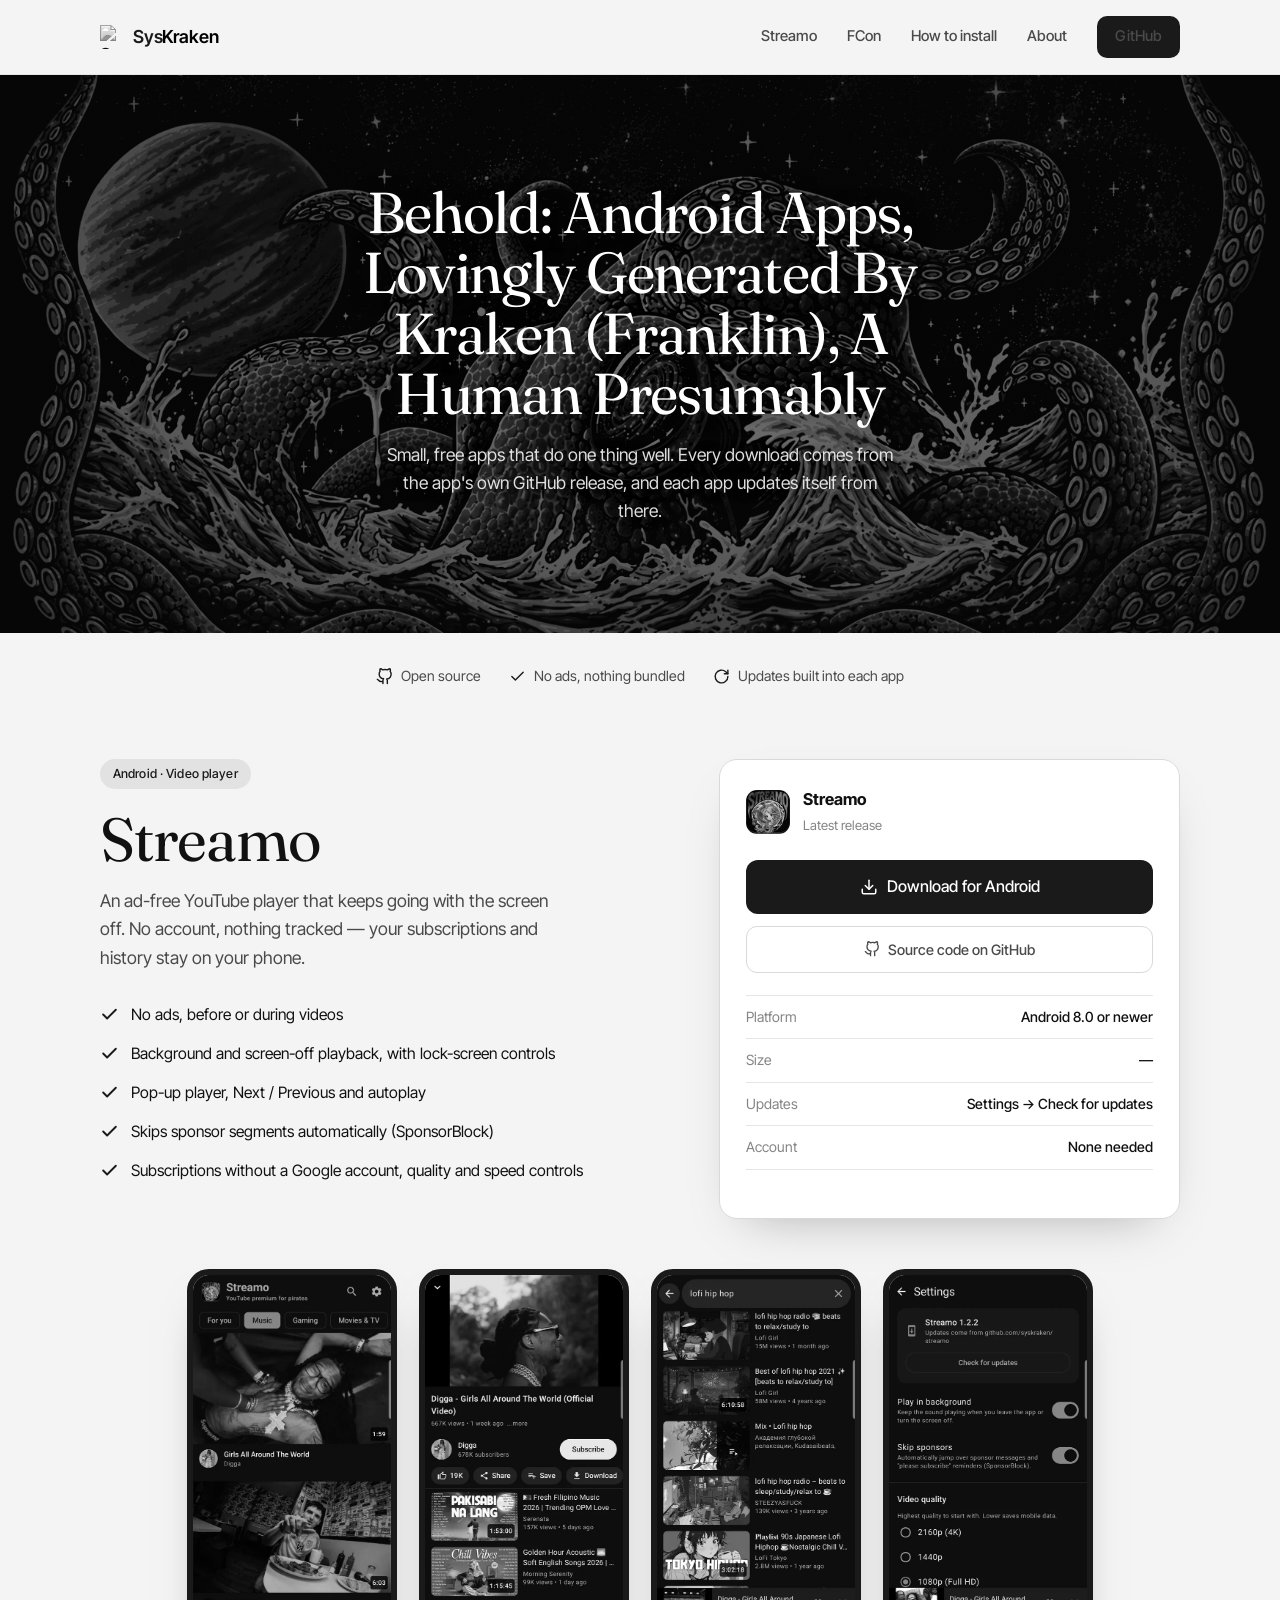
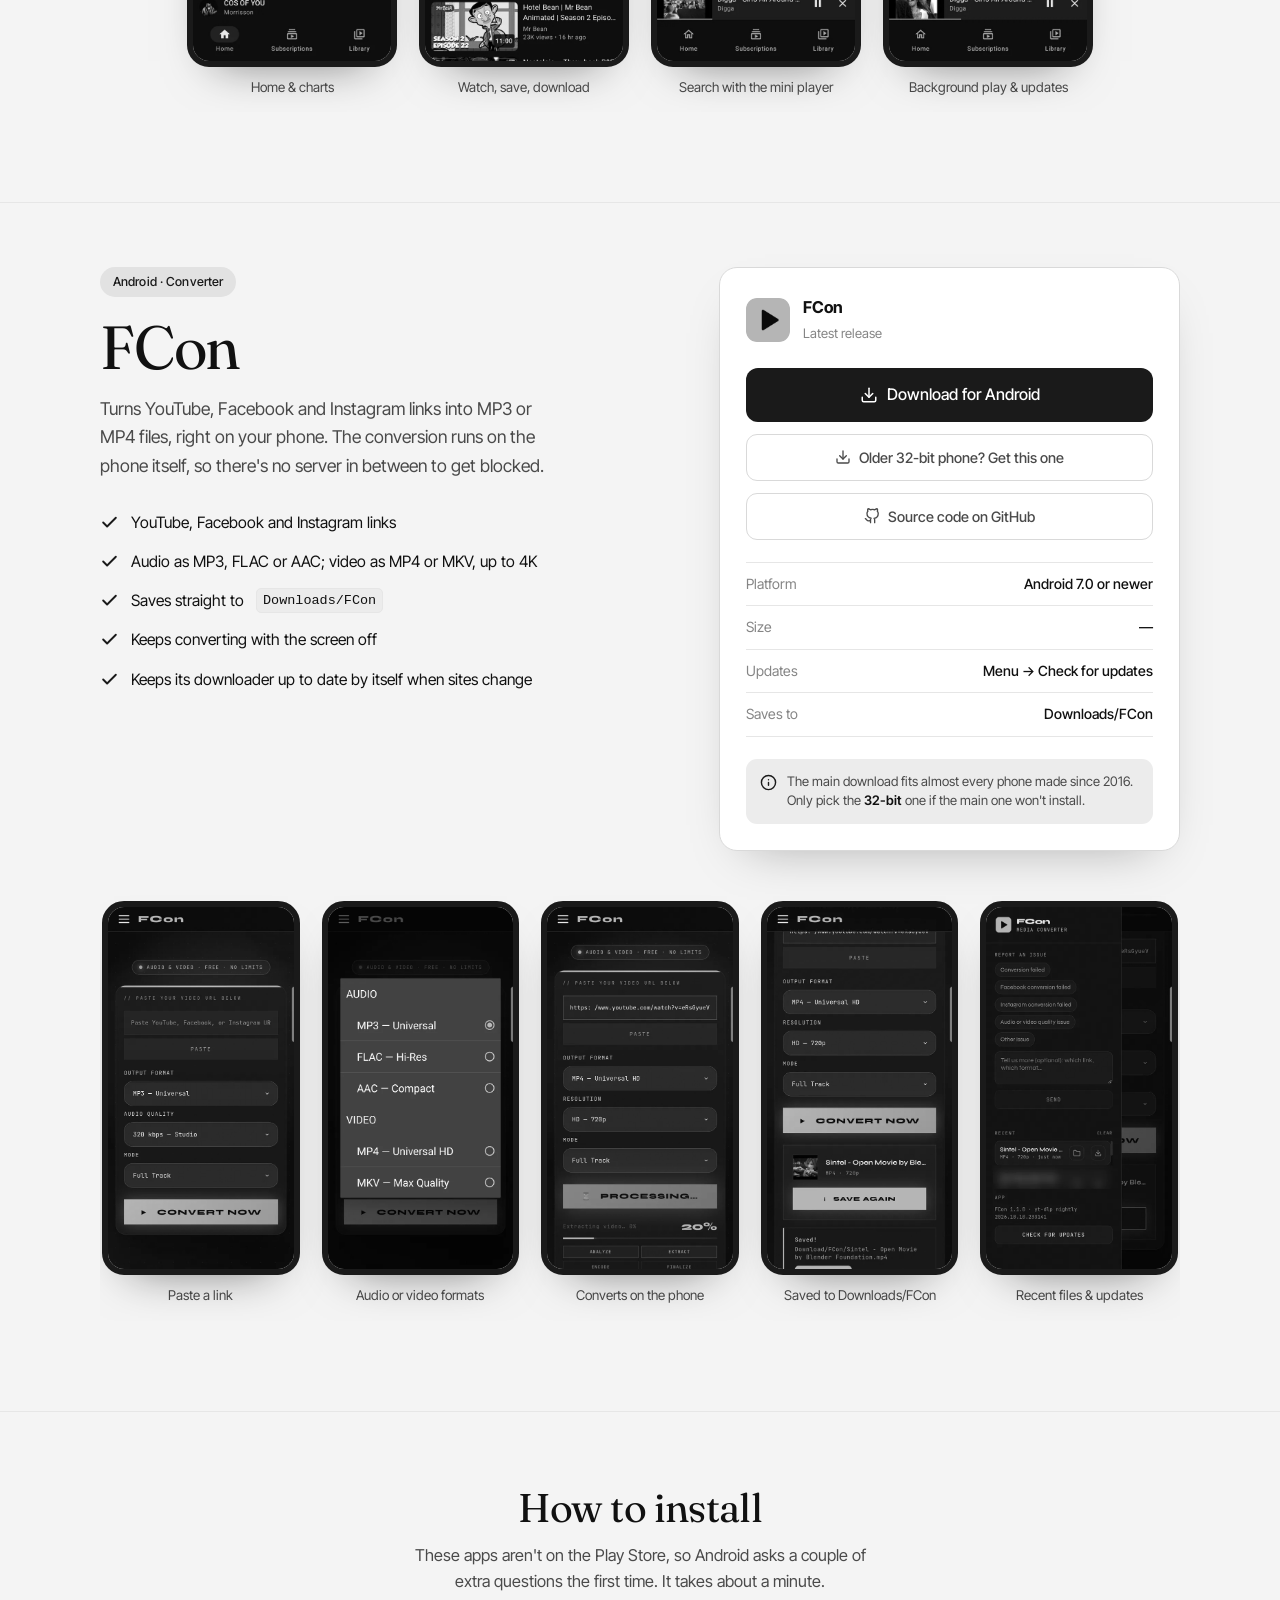
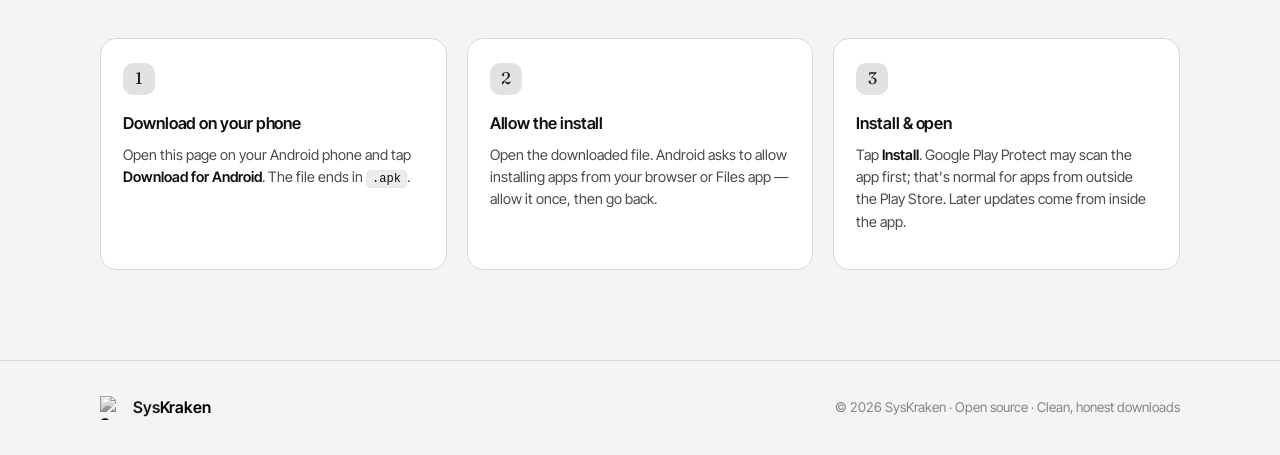
==== commit d380562c: "Make site monochrome and rewrite hero header" ====
--- a/index.html
+++ b/index.html
@@ -36,13 +36,13 @@
   <!-- HERO -->
   <header class="hero">
     <div class="wrap hero-text">
-      <h1>Android apps, Created by Kraken(Franklin)</h1>
+      <h1>Behold: Android Apps, Lovingly Generated By Kraken (Franklin), A Human Presumably</h1>
       <p class="lead">Small, free apps that do one thing well. Every download comes from the app's own GitHub release, and each app updates itself from there.</p>
     </div>
     <picture>
       <source media="(max-width: 760px)" srcset="assets/hero-900.webp" />
       <img class="hero-img" src="assets/hero.webp" width="1672" height="940" fetchpriority="high"
-           alt="A giant orange octopus rising from crashing blue waves under a starry purple sky, with a planet beside it" />
+           alt="A giant octopus rising from crashing waves under a starry sky, with a planet beside it, in black and white" />
     </picture>
   </header>
 
--- a/styles.css
+++ b/styles.css
@@ -1,15 +1,15 @@
-:root {
-  --bg:        #faf9f5;   /* warm cream */
+﻿:root {
+  --bg:        #f4f4f4;
   --surface:   #ffffff;
-  --raise:     #f5f3ec;
-  --ink:       #23211c;
-  --ink-soft:  #55514a;
-  --ink-faint: #8a857b;
-  --accent:    #c96442;   /* clay / coral — matches the octopus logo body (#c06050) */
-  --accent-soft:#f2e4dd;
-  --logo-shade: #5c3345;  /* deep plum from the logo's shading (#503050) */
-  --line:      #e7e3d9;
-  --line-soft: #efece4;
+  --raise:     #ececec;
+  --ink:       #111111;
+  --ink-soft:  #4a4a4a;
+  --ink-faint: #858585;
+  --accent:    #1a1a1a;   /* monochrome: near-black */
+  --accent-soft:#e2e2e2;
+  --logo-shade: #000000;
+  --line:      #d9d9d9;
+  --line-soft: #e6e6e6;
 
   --font-display: 'Fraunces', Georgia, serif;
   --font-body:    'Inter Tight', system-ui, sans-serif;
@@ -33,7 +33,7 @@
 /* ---------- Nav ---------- */
 nav {
   position: sticky; top: 0; z-index: 50;
-  background: rgba(250,249,245,0.82);
+  background: rgba(244,244,244,0.82);
   backdrop-filter: blur(10px);
   border-bottom: 1px solid var(--line-soft);
 }
@@ -53,7 +53,7 @@
   color: #fff; background: var(--accent);
   transition: background .2s, transform .2s var(--ease);
 }
-.nav-cta:hover { background: #b5563a; transform: translateY(-1px); }
+.nav-cta:hover { background: #000000; transform: translateY(-1px); }
 @media (max-width: 720px){ .nav-links { gap: 18px; } .nav-links a:not(.nav-cta):not(.nav-keep){ display:none; } }
 
 /* ---------- Buttons ---------- */
@@ -64,18 +64,18 @@
 }
 .btn svg { width: 18px; height: 18px; }
 .btn-primary { background: var(--accent); color: #fff; }
-.btn-primary:hover { background: #b5563a; transform: translateY(-2px); }
+.btn-primary:hover { background: #000000; transform: translateY(-2px); }
 
 /* ---------- Hero ---------- */
 /* A banner cut from the artwork, darkened by an overlay, with the text centered on it. */
-.hero { position: relative; background: #03022e; overflow: hidden; text-align: center; }
+.hero { position: relative; background: #0b0b0b; overflow: hidden; text-align: center; }
 .hero-img {
   display: block; width: 100%; height: clamp(380px, 62vh, 600px);
   object-fit: cover; object-position: center 62%;
 }
 .hero::before {
   content: ""; position: absolute; inset: 0; z-index: 1; pointer-events: none;
-  background: radial-gradient(ellipse at center, rgba(3,2,46,0.55), rgba(3,2,46,0.78));
+  background: radial-gradient(ellipse at center, rgba(8,8,8,0.55), rgba(8,8,8,0.78));
 }
 .hero-text {
   position: absolute; inset: 0; z-index: 2;
@@ -84,18 +84,18 @@
 .hero h1 {
   font-family: var(--font-display); font-weight: 400; color: #fff;
   font-size: clamp(2.2rem, 5vw, 3.6rem); line-height: 1.05; letter-spacing: -0.02em;
-  margin: 0 auto 16px; max-width: 18ch; text-shadow: 0 2px 18px rgba(3,2,46,0.7);
+  margin: 0 auto 16px; max-width: 18ch; text-shadow: 0 2px 18px rgba(8,8,8,0.7);
 }
 .hero .lead {
   margin: 0 auto; max-width: 52ch;
-  color: rgba(236,232,255,0.92); text-shadow: 0 1px 12px rgba(3,2,46,0.8);
+  color: rgba(240,240,240,0.92); text-shadow: 0 1px 12px rgba(8,8,8,0.8);
 }
 
 /* About page hero: the artwork on its own (no overlay, no text), the same height as the home banner. */
-.about-hero { position: relative; background: #0a1a3a; }
+.about-hero { position: relative; background: #0b0b0b; }
 .about-hero::before {   /* the same overlay as the home banner, with no text on it */
   content: ""; position: absolute; inset: 0; z-index: 1; pointer-events: none;
-  background: radial-gradient(ellipse at center, rgba(3,2,46,0.55), rgba(3,2,46,0.78));
+  background: radial-gradient(ellipse at center, rgba(8,8,8,0.55), rgba(8,8,8,0.78));
 }
 .about-hero img {
   display: block; width: 100%; height: clamp(380px, 62vh, 600px);
@@ -154,7 +154,7 @@
 /* ---------- Download panel ---------- */
 .dl-panel {
   background: var(--surface); border: 1px solid var(--line); border-radius: 18px;
-  padding: 26px; box-shadow: 0 20px 50px -28px rgba(60,50,40,0.35);
+  padding: 26px; box-shadow: 0 20px 50px -28px rgba(0,0,0,0.35);
   position: sticky; top: 92px;
 }
 .dl-head { display: flex; align-items: center; gap: 13px; margin-bottom: 22px; }
@@ -200,8 +200,8 @@
 .shot-phone { scroll-snap-align: start; margin: 0; }
 .shot-phone img {
   display: block; width: 100%; height: auto;
-  border-radius: 22px; border: 6px solid #1d1a17; background: #120d0b;
-  box-shadow: 0 22px 45px -28px rgba(40,30,20,0.55);
+  border-radius: 22px; border: 6px solid #1a1a1a; background: #0d0d0d;
+  box-shadow: 0 22px 45px -28px rgba(0,0,0,0.55);
 }
 .shot-phone figcaption { text-align: center; font-size: .84rem; color: var(--ink-soft); margin-top: 10px; }
 
@@ -228,8 +228,8 @@
   transition: border-color .2s, transform .2s var(--ease), box-shadow .2s var(--ease);
 }
 .qs-grid li:hover {
-  border-color: #d8d2c4; transform: translateY(-3px);
-  box-shadow: 0 18px 40px -30px rgba(60,50,40,0.45);
+  border-color: #bdbdbd; transform: translateY(-3px);
+  box-shadow: 0 18px 40px -30px rgba(0,0,0,0.45);
 }
 .qs-num {
   width: 32px; height: 32px; border-radius: 10px; margin-bottom: 15px;
@@ -246,7 +246,7 @@
   margin-top: auto; font-size: .85rem; font-weight: 500; color: var(--accent);
   transition: color .2s;
 }
-.qs-grid li > a:hover { color: #b5563a; text-decoration: underline; }
+.qs-grid li > a:hover { color: #000000; text-decoration: underline; }
 .qs-grid code {
   font-family: ui-monospace, 'SF Mono', Menlo, monospace; font-size: .84em;
   background: var(--raise); border: 1px solid var(--line-soft);
@@ -266,3 +266,9 @@
 .foot-inner { display: flex; justify-content: space-between; align-items: center; flex-wrap: wrap; gap: 14px; }
 .foot-inner .brand { font-size: 1rem; }
 .foot-inner p { color: var(--ink-faint); font-size: .84rem; }
+
+/* ---------- Monochrome imagery ---------- */
+.hero-img, .about-hero img { filter: grayscale(1) contrast(1.15); }
+.mark, .dl-logo, .shot-phone img { filter: grayscale(1); }
+.nav-cta, .btn-primary { color: #fff; }
+
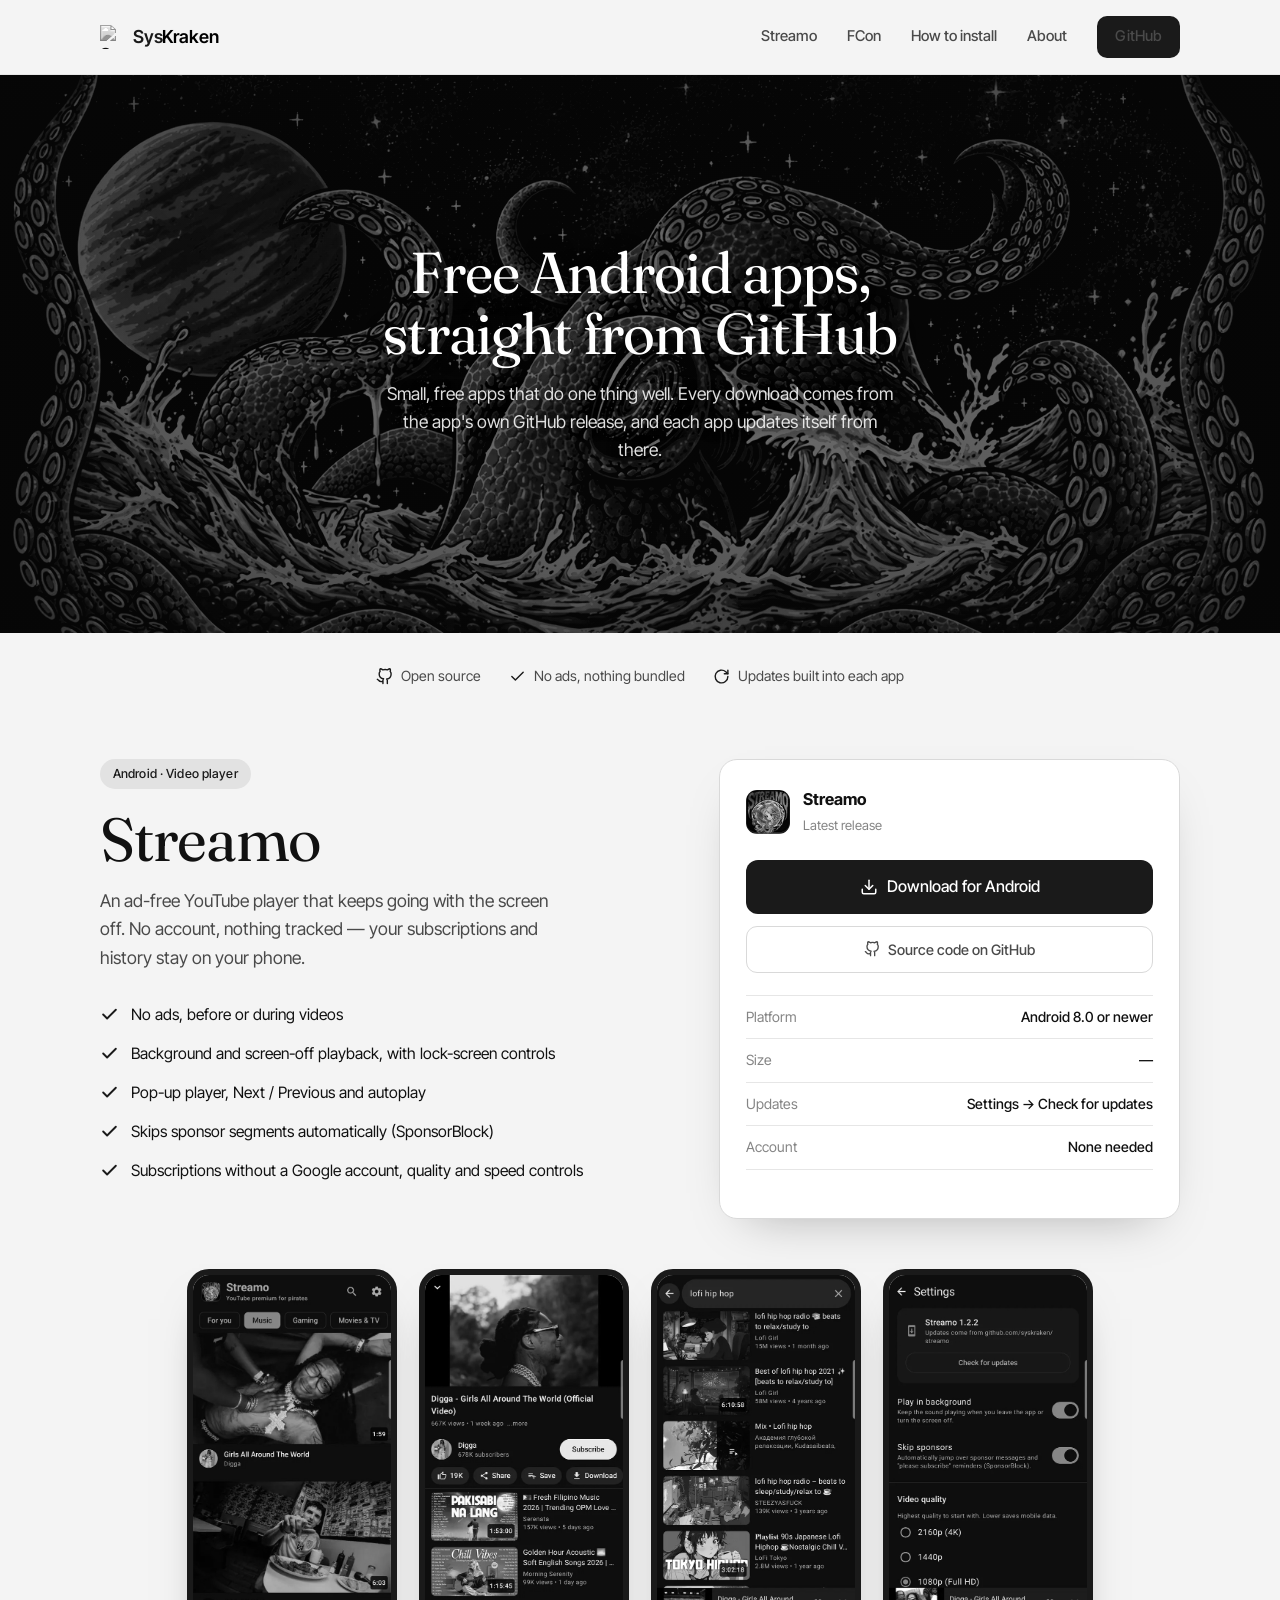
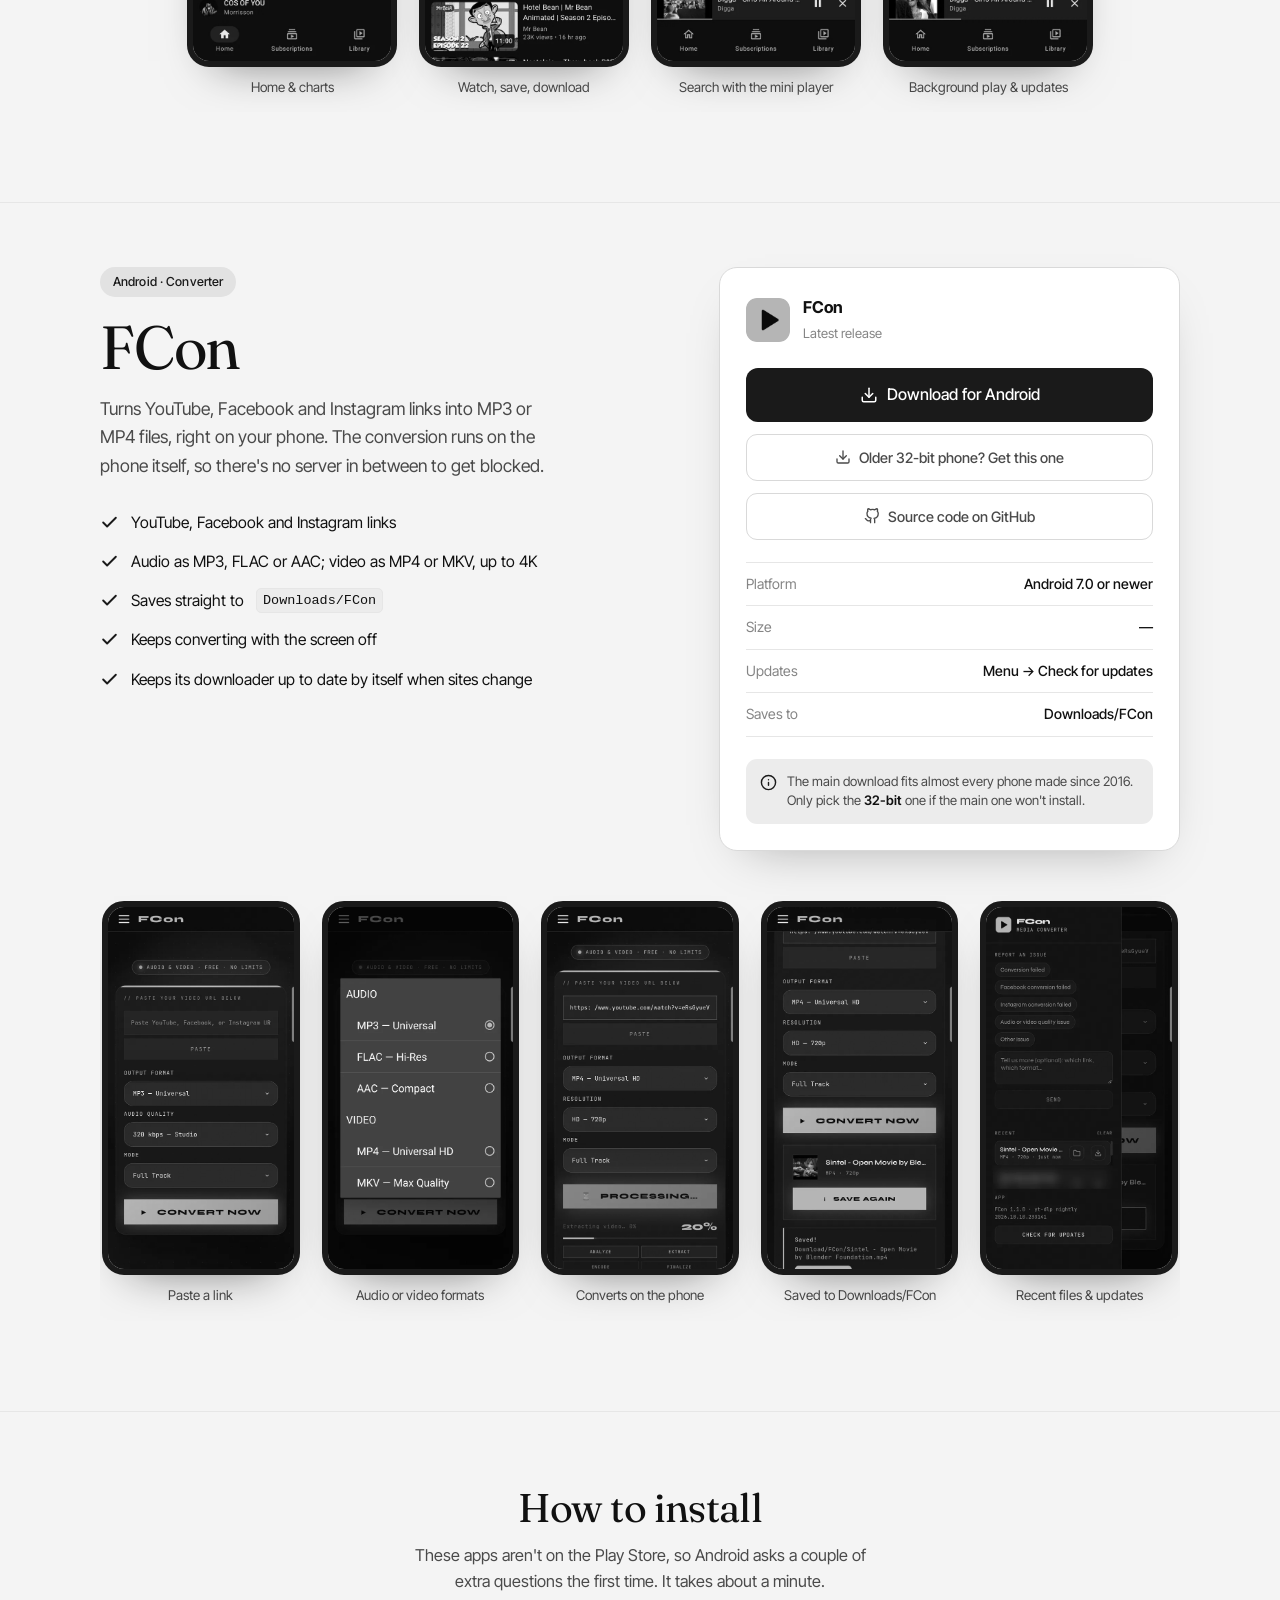
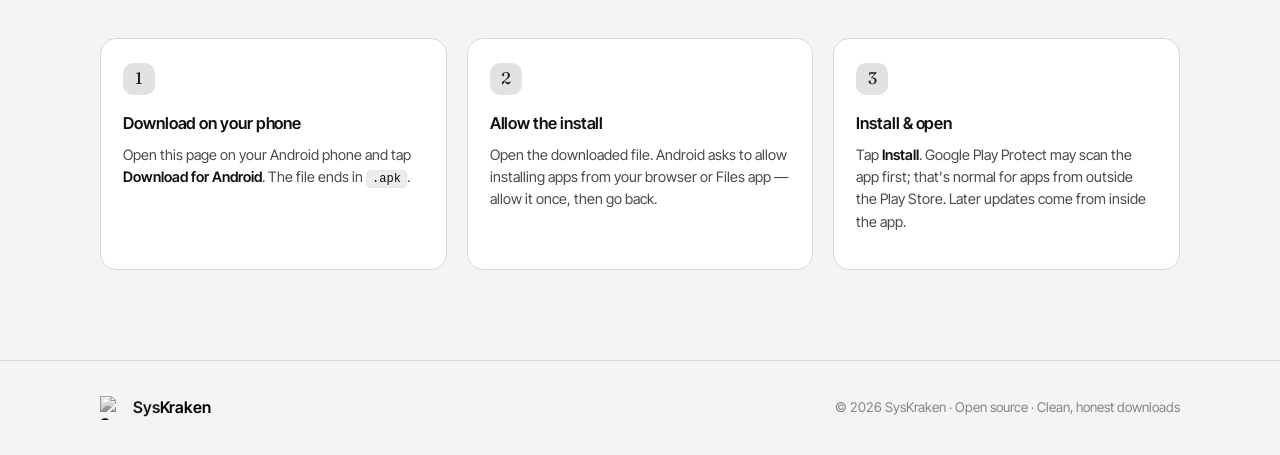
==== commit 24a274bb: "Simplify hero header" ====
--- a/index.html
+++ b/index.html
@@ -36,7 +36,7 @@
   <!-- HERO -->
   <header class="hero">
     <div class="wrap hero-text">
-      <h1>Behold: Android Apps, Lovingly Generated By Kraken (Franklin), A Human Presumably</h1>
+      <h1>Free Android apps, straight from GitHub</h1>
       <p class="lead">Small, free apps that do one thing well. Every download comes from the app's own GitHub release, and each app updates itself from there.</p>
     </div>
     <picture>
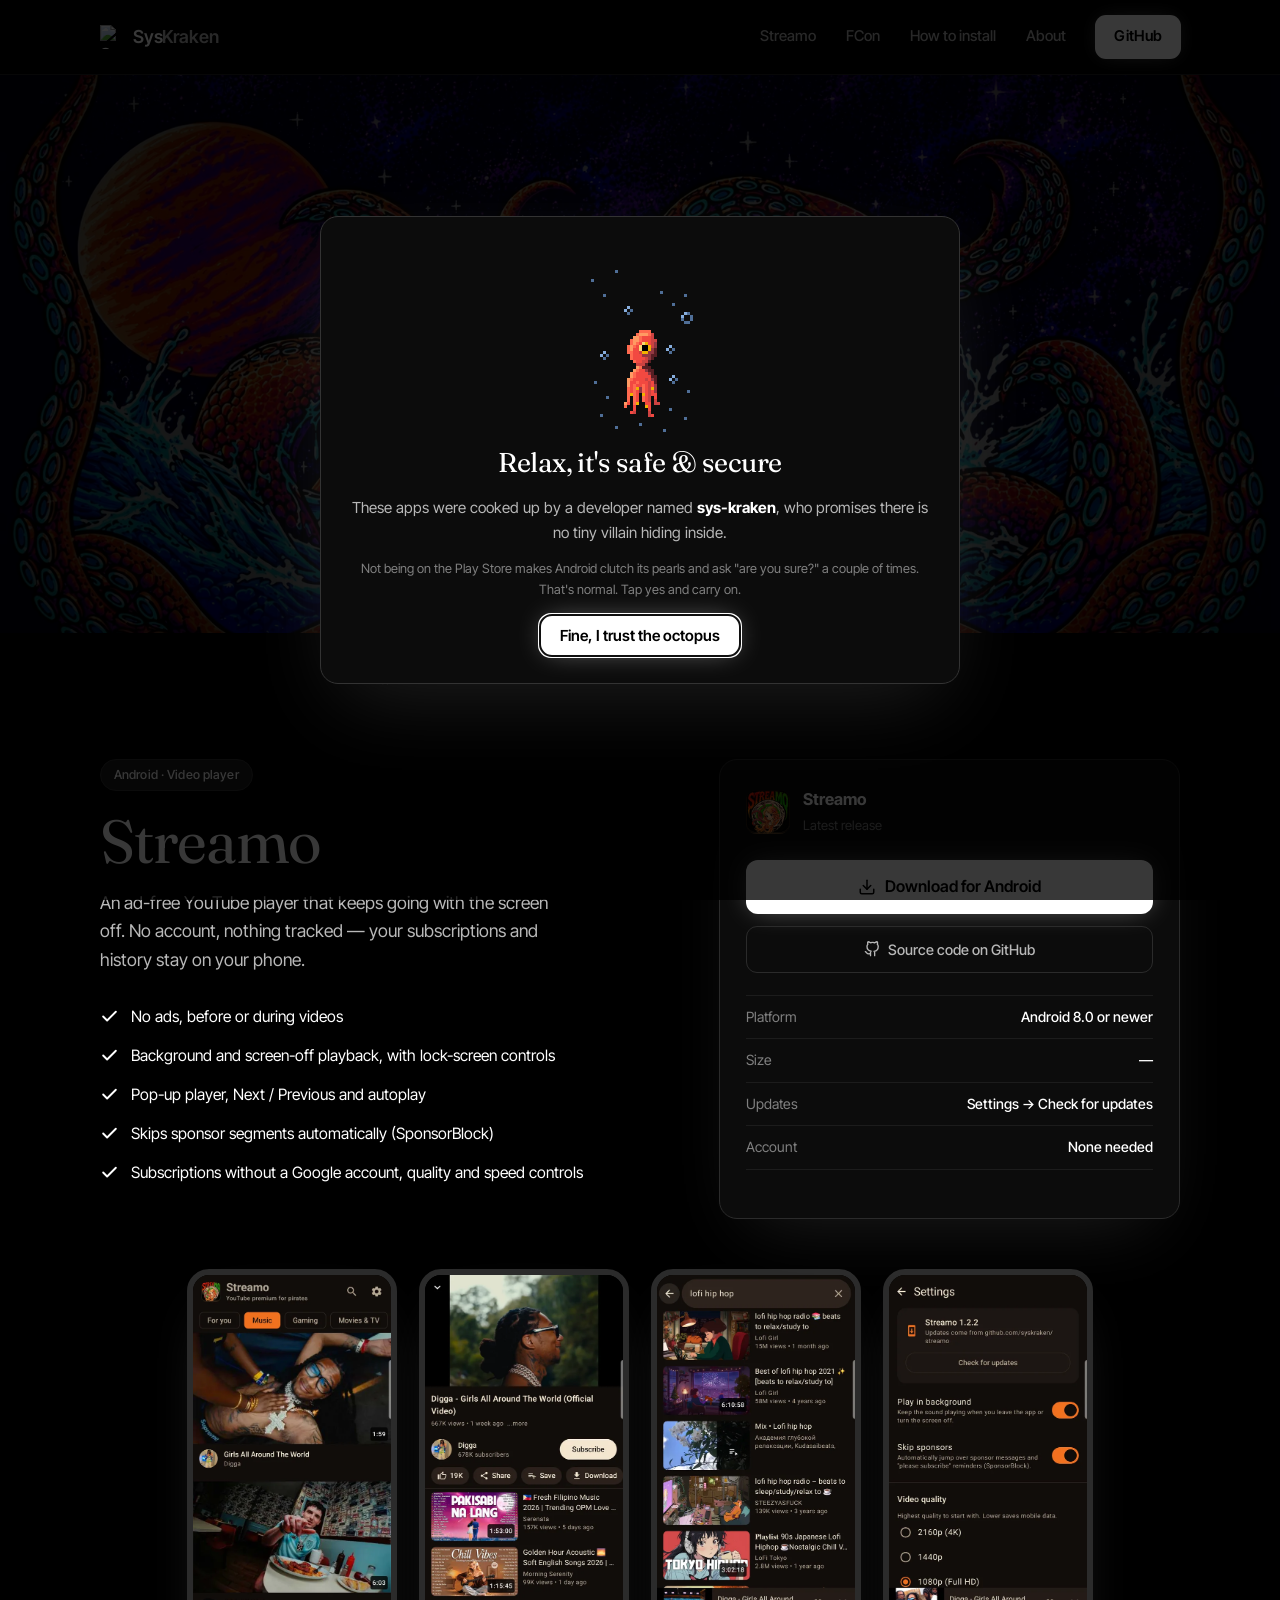
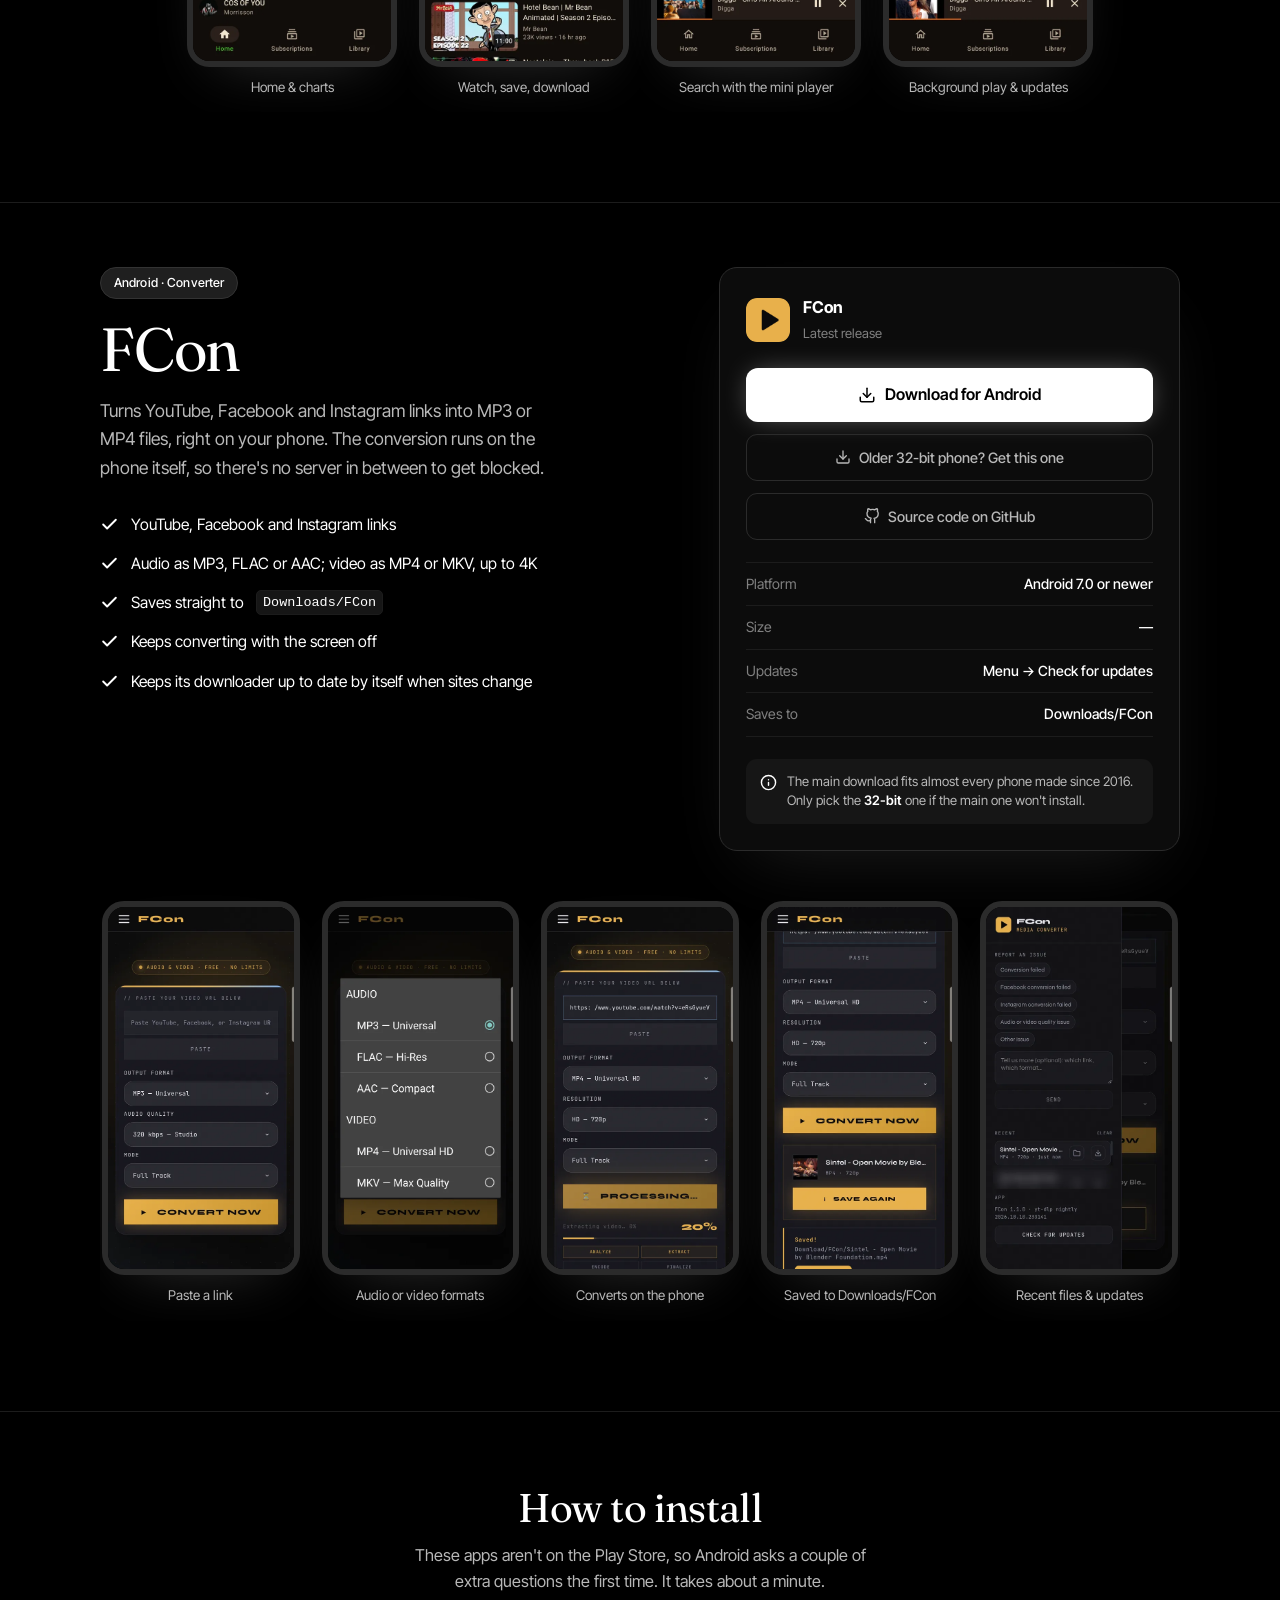
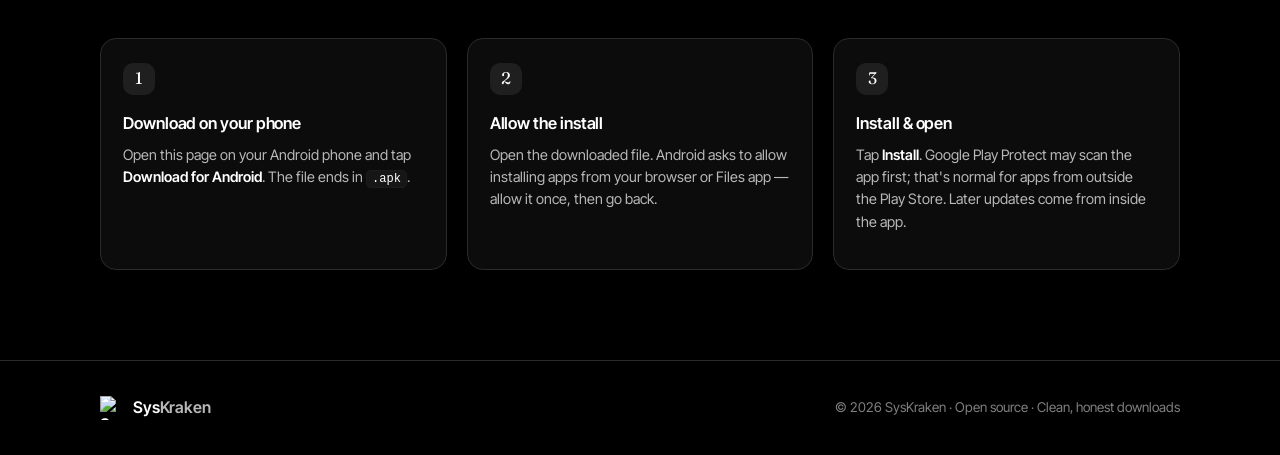
==== commit 72247c07: "Add welcome safety modal with octopus gif, shown once per 30 minutes" ====
--- a/index.html
+++ b/index.html
@@ -232,6 +232,20 @@
     </div>
   </footer>
 
+
+  <!-- SAFETY MODAL -->
+  <div class="modal" id="safe-modal" role="dialog" aria-modal="true" aria-labelledby="safe-title" hidden>
+    <div class="modal-box">
+      <img class="modal-octo" src="assets/octo.gif" width="141" height="192" alt="A tiny pixel-art octopus blowing bubbles" />
+      <h2 id="safe-title">Relax, it's safe &amp; secure</h2>
+      <p>These apps were cooked up by a developer named <b>sys-kraken</b>, who promises there is no tiny villain hiding inside.</p>
+      <p class="modal-note">Not being on the Play Store makes Android clutch its pearls and ask "are you sure?" a couple of times. That's normal. Tap yes and carry on.</p>
+      <div class="modal-actions">
+        <button class="btn btn-primary" type="button" id="modal-go">Fine, I trust the octopus</button>
+      </div>
+    </div>
+  </div>
+
   <script src="script.js"></script>
 </body>
 </html>
--- a/styles.css
+++ b/styles.css
@@ -1,15 +1,15 @@
 ﻿:root {
-  --bg:        #f4f4f4;
-  --surface:   #ffffff;
-  --raise:     #ececec;
-  --ink:       #111111;
-  --ink-soft:  #4a4a4a;
-  --ink-faint: #858585;
-  --accent:    #1a1a1a;   /* monochrome: near-black */
-  --accent-soft:#e2e2e2;
-  --logo-shade: #000000;
-  --line:      #d9d9d9;
-  --line-soft: #e6e6e6;
+  --bg:        #000000;
+  --surface:   #0c0c0c;
+  --raise:     #161616;
+  --ink:       #ffffff;
+  --ink-soft:  #b8b8b8;
+  --ink-faint: #808080;
+  --accent:    #ffffff;   /* dark theme: white on black */
+  --accent-soft:#1f1f1f;
+  --logo-shade: #b8b8b8;
+  --line:      #2b2b2b;
+  --line-soft: #1c1c1c;
 
   --font-display: 'Fraunces', Georgia, serif;
   --font-body:    'Inter Tight', system-ui, sans-serif;
@@ -33,8 +33,8 @@
 /* ---------- Nav ---------- */
 nav {
   position: sticky; top: 0; z-index: 50;
-  background: rgba(244,244,244,0.82);
-  backdrop-filter: blur(10px);
+  background: #000000;
+  
   border-bottom: 1px solid var(--line-soft);
 }
 .nav-inner { display: flex; align-items: center; justify-content: space-between; padding: 16px 0; }
@@ -50,10 +50,10 @@
 .nav-links a:hover { color: var(--ink); }
 .nav-cta {
   font-weight: 500; font-size: .9rem; padding: 9px 18px; border-radius: 10px;
-  color: #fff; background: var(--accent);
+  color: #000; background: var(--accent);
   transition: background .2s, transform .2s var(--ease);
 }
-.nav-cta:hover { background: #000000; transform: translateY(-1px); }
+.nav-cta:hover { background: #d4d4d4; transform: translateY(-1px); }
 @media (max-width: 720px){ .nav-links { gap: 18px; } .nav-links a:not(.nav-cta):not(.nav-keep){ display:none; } }
 
 /* ---------- Buttons ---------- */
@@ -63,8 +63,8 @@
   border: 1px solid transparent; transition: background .2s, border-color .2s, transform .2s var(--ease);
 }
 .btn svg { width: 18px; height: 18px; }
-.btn-primary { background: var(--accent); color: #fff; }
-.btn-primary:hover { background: #000000; transform: translateY(-2px); }
+.btn-primary { background: var(--accent); color: #000; }
+.btn-primary:hover { background: #d4d4d4; transform: translateY(-2px); }
 
 /* ---------- Hero ---------- */
 /* A banner cut from the artwork, darkened by an overlay, with the text centered on it. */
@@ -75,7 +75,7 @@
 }
 .hero::before {
   content: ""; position: absolute; inset: 0; z-index: 1; pointer-events: none;
-  background: radial-gradient(ellipse at center, rgba(8,8,8,0.55), rgba(8,8,8,0.78));
+  background: radial-gradient(ellipse at center, rgba(0,0,0,0.42), rgba(0,0,0,0.68));
 }
 .hero-text {
   position: absolute; inset: 0; z-index: 2;
@@ -95,7 +95,7 @@
 .about-hero { position: relative; background: #0b0b0b; }
 .about-hero::before {   /* the same overlay as the home banner, with no text on it */
   content: ""; position: absolute; inset: 0; z-index: 1; pointer-events: none;
-  background: radial-gradient(ellipse at center, rgba(8,8,8,0.55), rgba(8,8,8,0.78));
+  background: radial-gradient(ellipse at center, rgba(0,0,0,0.42), rgba(0,0,0,0.68));
 }
 .about-hero img {
   display: block; width: 100%; height: clamp(380px, 62vh, 600px);
@@ -200,7 +200,7 @@
 .shot-phone { scroll-snap-align: start; margin: 0; }
 .shot-phone img {
   display: block; width: 100%; height: auto;
-  border-radius: 22px; border: 6px solid #1a1a1a; background: #0d0d0d;
+  border-radius: 22px; border: 6px solid #2b2b2b; background: #0d0d0d;
   box-shadow: 0 22px 45px -28px rgba(0,0,0,0.55);
 }
 .shot-phone figcaption { text-align: center; font-size: .84rem; color: var(--ink-soft); margin-top: 10px; }
@@ -228,7 +228,7 @@
   transition: border-color .2s, transform .2s var(--ease), box-shadow .2s var(--ease);
 }
 .qs-grid li:hover {
-  border-color: #bdbdbd; transform: translateY(-3px);
+  border-color: #4a4a4a; transform: translateY(-3px);
   box-shadow: 0 18px 40px -30px rgba(0,0,0,0.45);
 }
 .qs-num {
@@ -246,7 +246,7 @@
   margin-top: auto; font-size: .85rem; font-weight: 500; color: var(--accent);
   transition: color .2s;
 }
-.qs-grid li > a:hover { color: #000000; text-decoration: underline; }
+.qs-grid li > a:hover { color: #d4d4d4; text-decoration: underline; }
 .qs-grid code {
   font-family: ui-monospace, 'SF Mono', Menlo, monospace; font-size: .84em;
   background: var(--raise); border: 1px solid var(--line-soft);
@@ -268,7 +268,35 @@
 .foot-inner p { color: var(--ink-faint); font-size: .84rem; }
 
 /* ---------- Monochrome imagery ---------- */
-.hero-img, .about-hero img { filter: grayscale(1) contrast(1.15); }
-.mark, .dl-logo, .shot-phone img { filter: grayscale(1); }
-.nav-cta, .btn-primary { color: #fff; }
-
+/* hero artwork keeps its original colour */
+.nav-cta, .btn-primary { color: #000; }
+
+
+
+
+/* ---------- Polish ---------- */
+.nav-links a.nav-cta, .nav-links a.nav-cta:hover { color: #000; font-weight: 600; }
+.nav-links a.nav-cta { box-shadow: 0 0 0 1px #fff, 0 0 22px -6px rgba(255,255,255,0.55); }
+.btn-primary { font-weight: 600; box-shadow: 0 0 28px -8px rgba(255,255,255,0.5); }
+.dl-panel { border-color: #2b2b2b; box-shadow: 0 30px 70px -30px rgba(255,255,255,0.12); }
+.qs-grid li:hover, .dl-alt:hover { border-color: #fff; }
+.qs-grid li:hover { box-shadow: 0 18px 50px -28px rgba(255,255,255,0.35); }
+.shot-phone img { border-color: #2b2b2b; box-shadow: 0 24px 60px -28px rgba(255,255,255,0.18); }
+.pill { border: 1px solid #333; }
+.hero h1 { text-shadow: 0 2px 24px rgba(0,0,0,0.85); }
+nav { border-bottom-color: #222; }
+
+/* ---------- Safety modal ---------- */
+.modal { position: fixed; inset: 0; z-index: 100; display: flex; align-items: center; justify-content: center; padding: 20px; background: rgba(0,0,0,0.78); }
+.modal[hidden] { display: none; }
+.modal-box { position: relative; width: min(640px, 100%); background: var(--surface); border: 1px solid #333; border-radius: 18px; padding: 32px 28px 26px; box-shadow: 0 30px 80px -20px rgba(255,255,255,0.12); text-align: center; animation: modal-in .25s var(--ease); }
+@keyframes modal-in { from { opacity: 0; transform: translateY(12px) scale(.98); } }
+.modal-octo { display: block; margin: -6px auto 6px; image-rendering: pixelated; }
+.modal h2 { font-family: var(--font-display); font-weight: 400; font-size: 1.7rem; letter-spacing: -0.02em; margin-bottom: 12px; }
+.modal p { color: var(--ink-soft); font-size: .95rem; line-height: 1.6; margin-bottom: 14px; }
+.modal b { color: var(--ink); }
+.modal ul { list-style: none; text-align: left; display: grid; gap: 8px; margin: 0 0 16px; padding: 14px 16px; background: var(--raise); border-radius: 12px; font-size: .9rem; }
+.modal li::before { content: "¹3"; margin-right: 10px; color: #fff; }
+.modal .modal-note { font-size: .8rem; color: var(--ink-faint); }
+.modal-actions { display: flex; gap: 10px; justify-content: center; flex-wrap: wrap; }
+.modal-actions .btn { padding: 11px 20px; font-size: .95rem; }
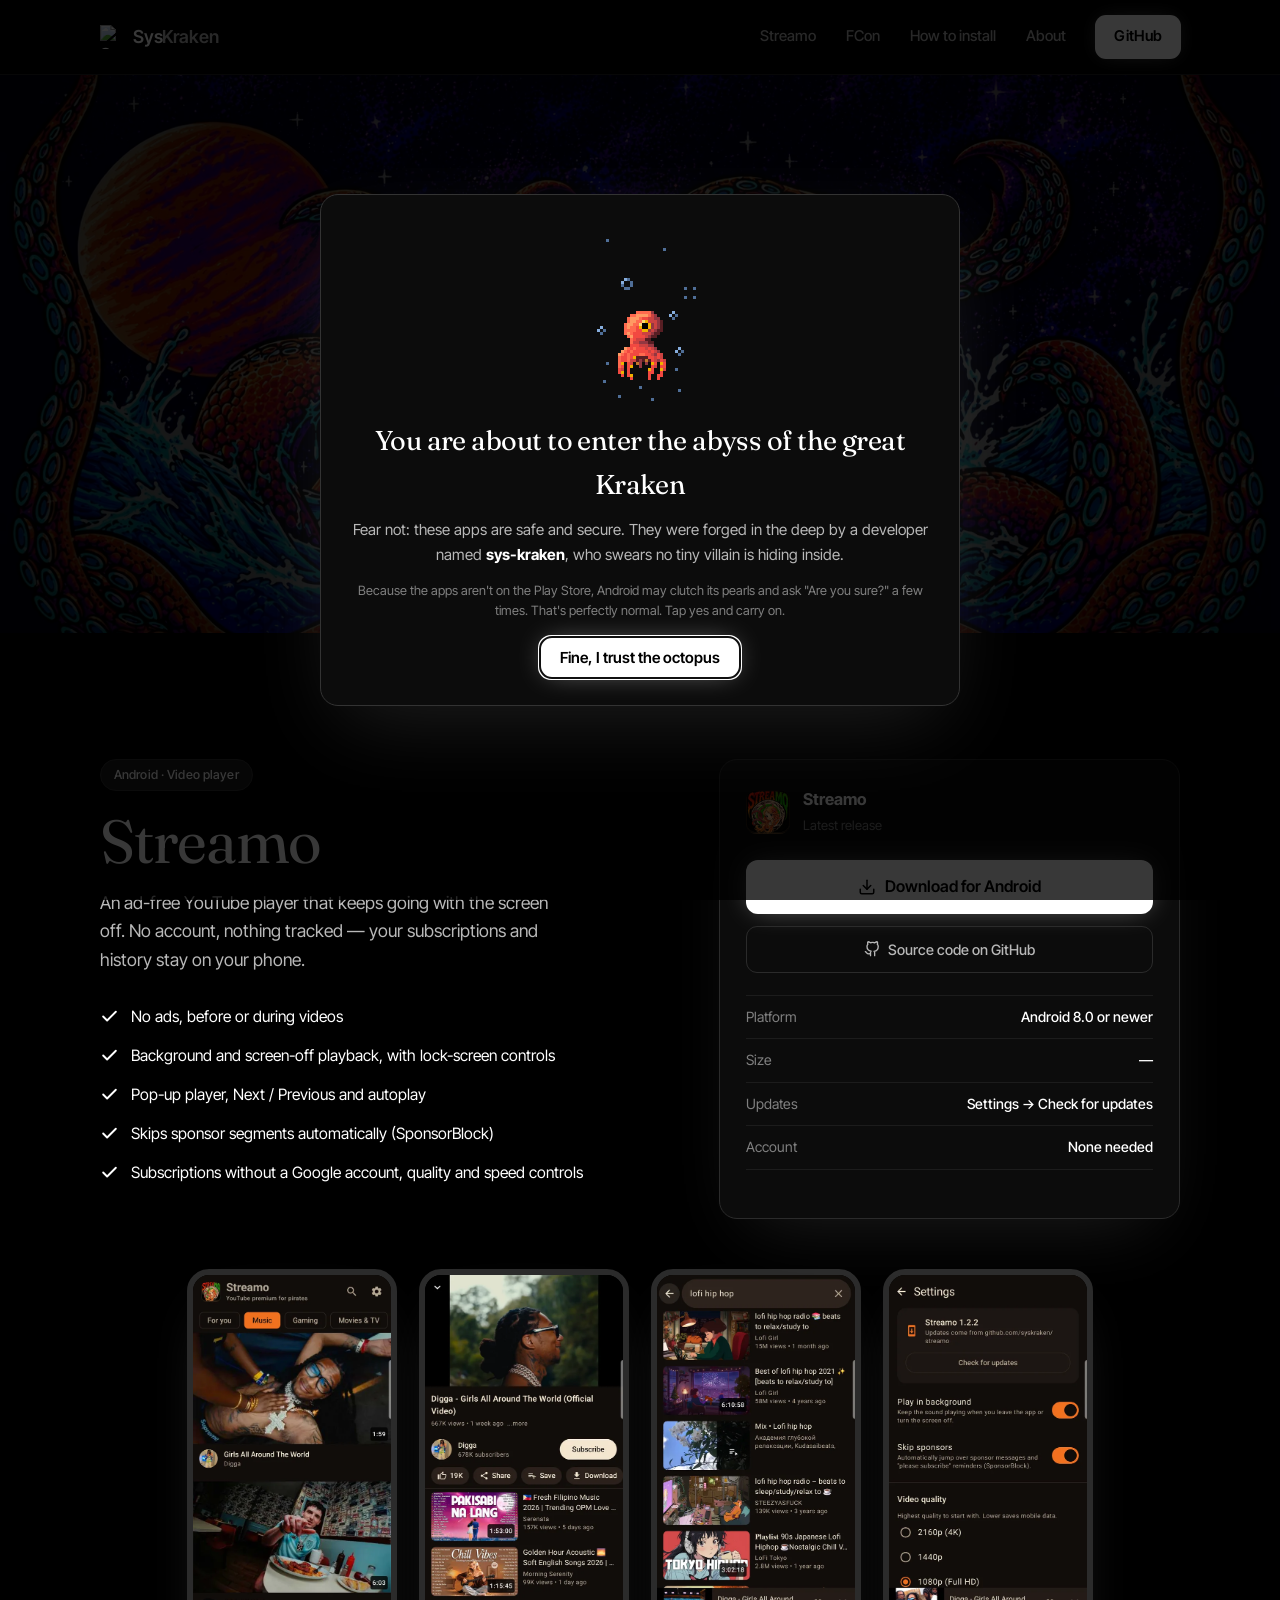
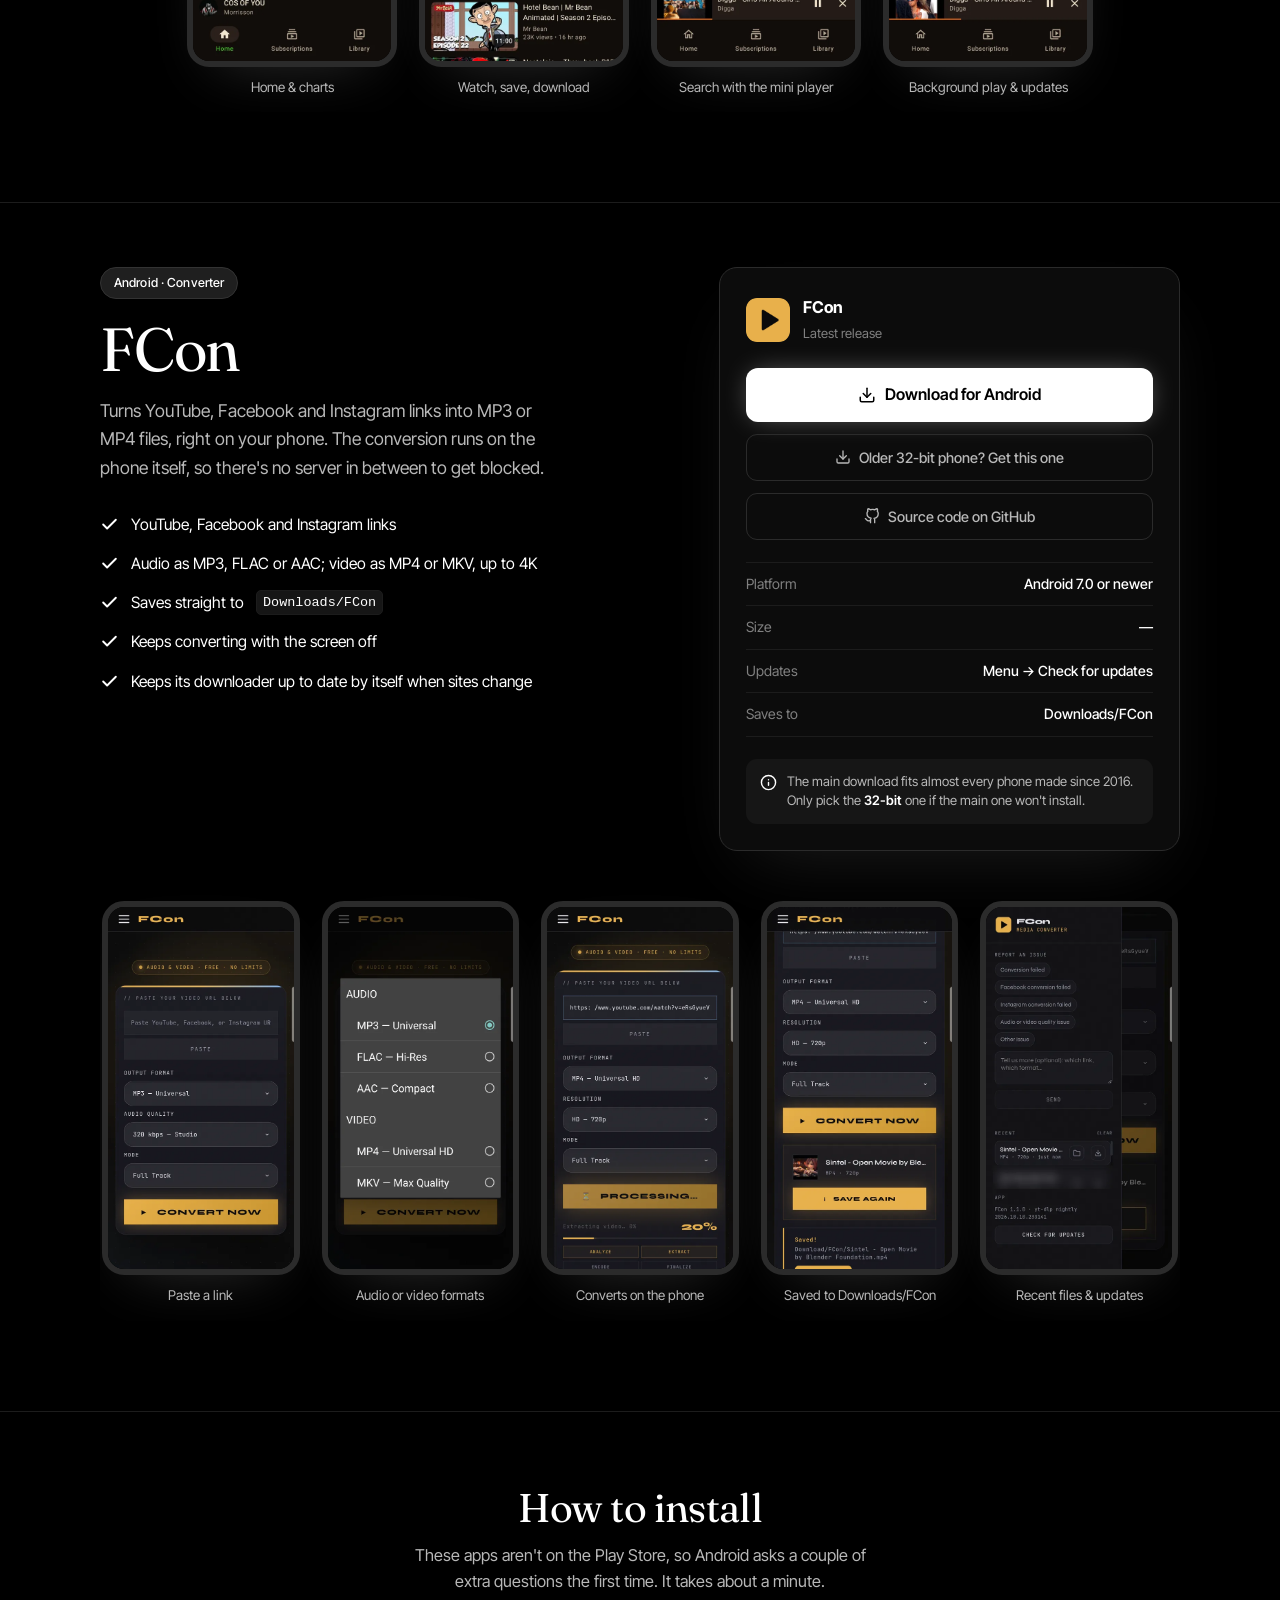
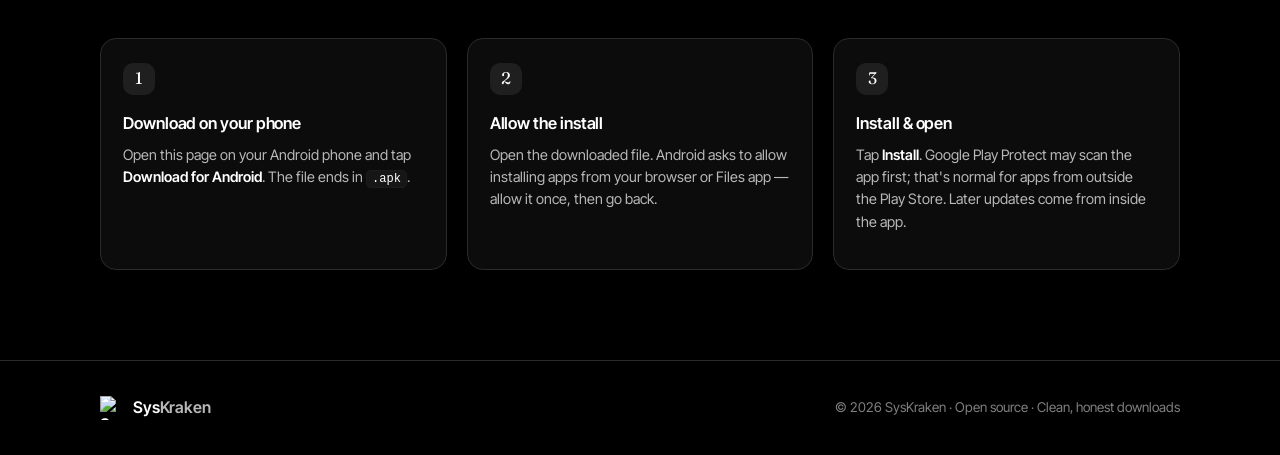
==== commit c59d9271: "Update modal title and message copy" ====
--- a/index.html
+++ b/index.html
@@ -237,9 +237,9 @@
   <div class="modal" id="safe-modal" role="dialog" aria-modal="true" aria-labelledby="safe-title" hidden>
     <div class="modal-box">
       <img class="modal-octo" src="assets/octo.gif" width="141" height="192" alt="A tiny pixel-art octopus blowing bubbles" />
-      <h2 id="safe-title">Relax, it's safe &amp; secure</h2>
-      <p>These apps were cooked up by a developer named <b>sys-kraken</b>, who promises there is no tiny villain hiding inside.</p>
-      <p class="modal-note">Not being on the Play Store makes Android clutch its pearls and ask "are you sure?" a couple of times. That's normal. Tap yes and carry on.</p>
+      <h2 id="safe-title">You are about to enter the abyss of the great Kraken</h2>
+      <p>Fear not: these apps are safe and secure. They were forged in the deep by a developer named <b>sys-kraken</b>, who swears no tiny villain is hiding inside.</p>
+      <p class="modal-note">Because the apps aren't on the Play Store, Android may clutch its pearls and ask "Are you sure?" a few times. That's perfectly normal. Tap yes and carry on.</p>
       <div class="modal-actions">
         <button class="btn btn-primary" type="button" id="modal-go">Fine, I trust the octopus</button>
       </div>
